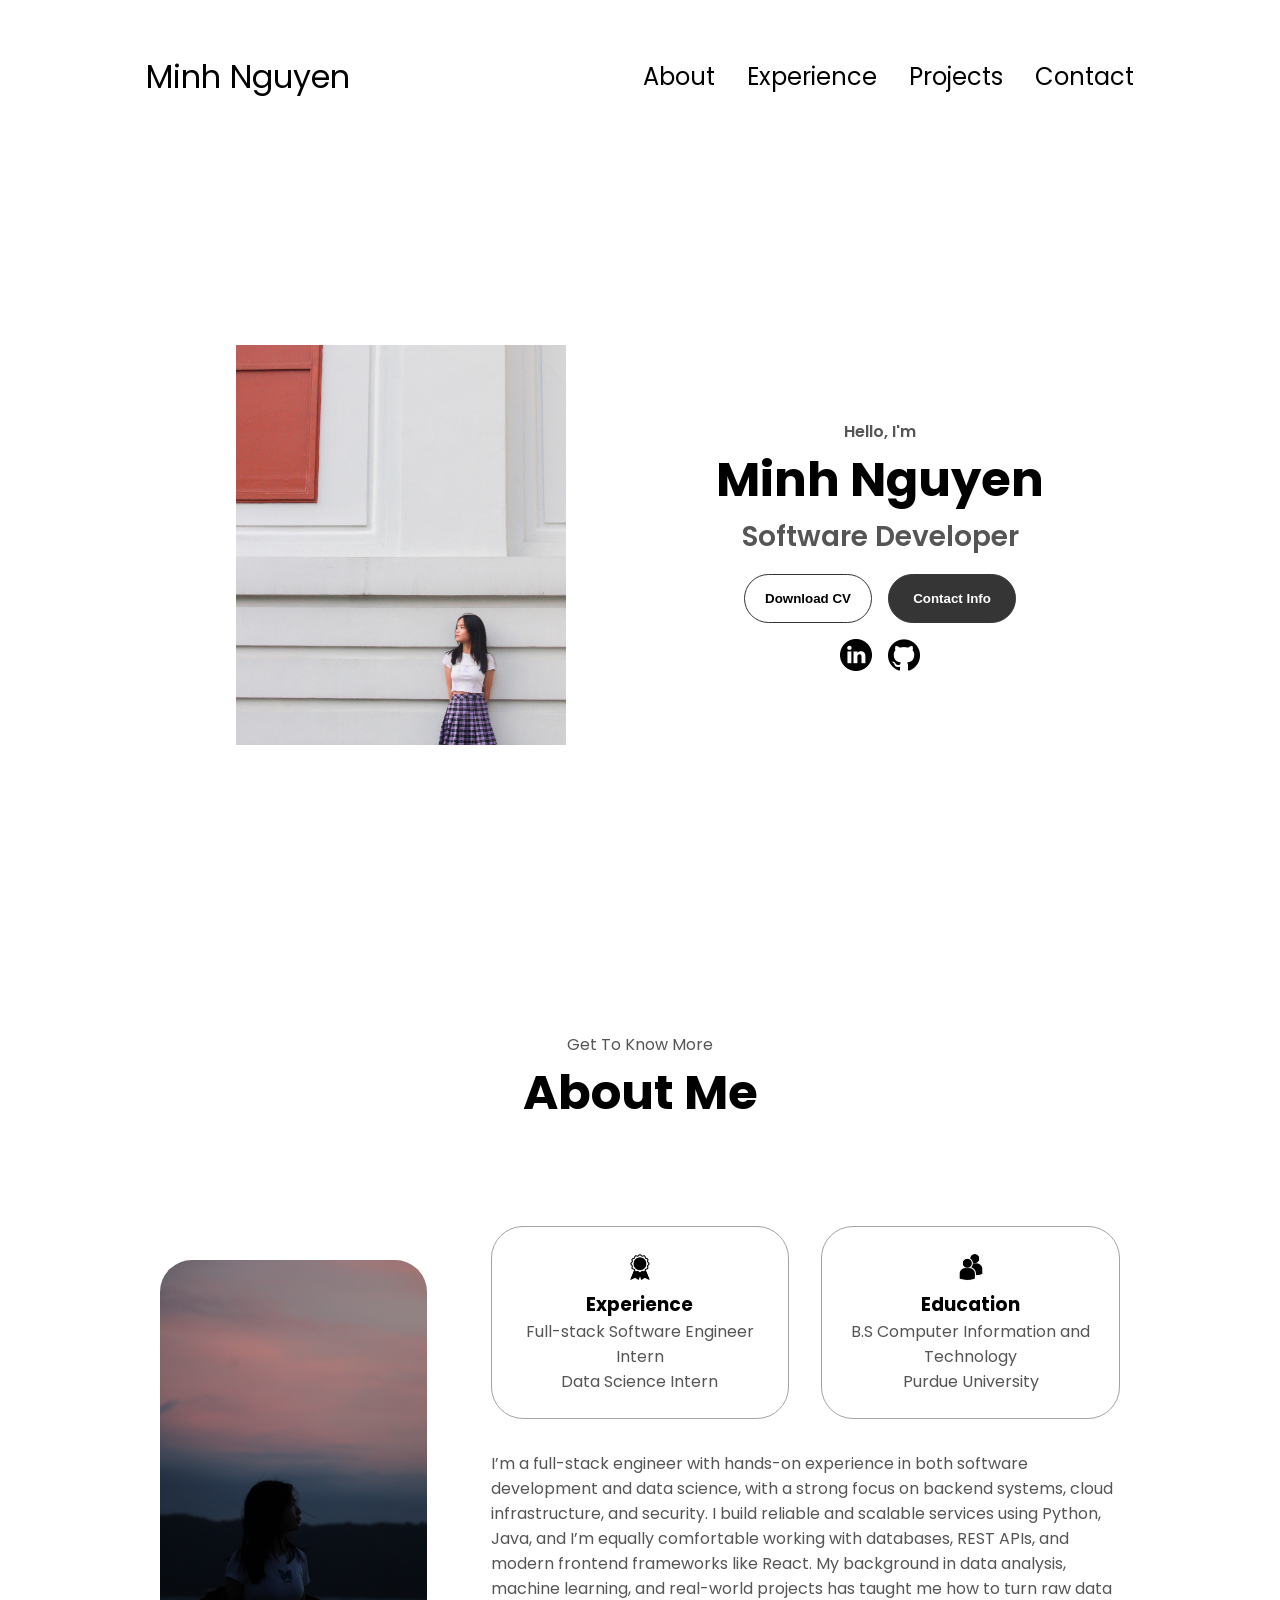
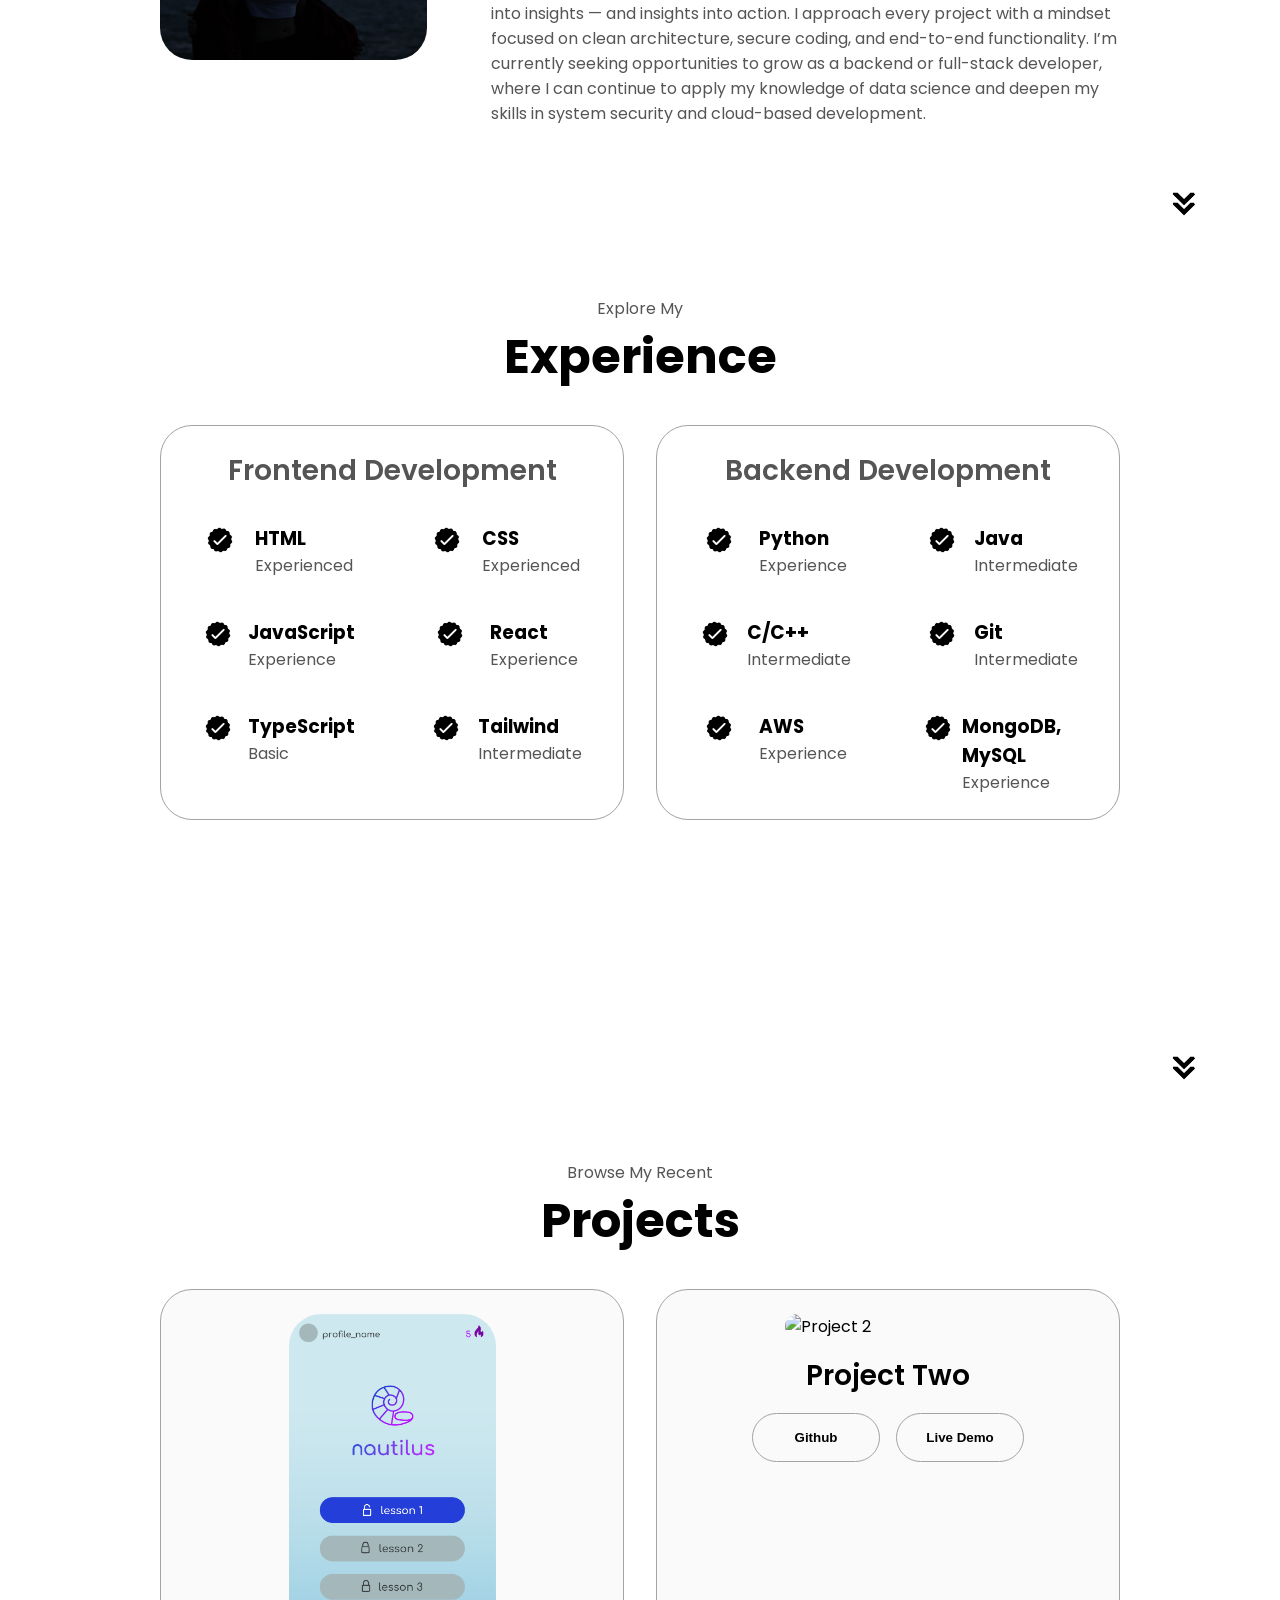
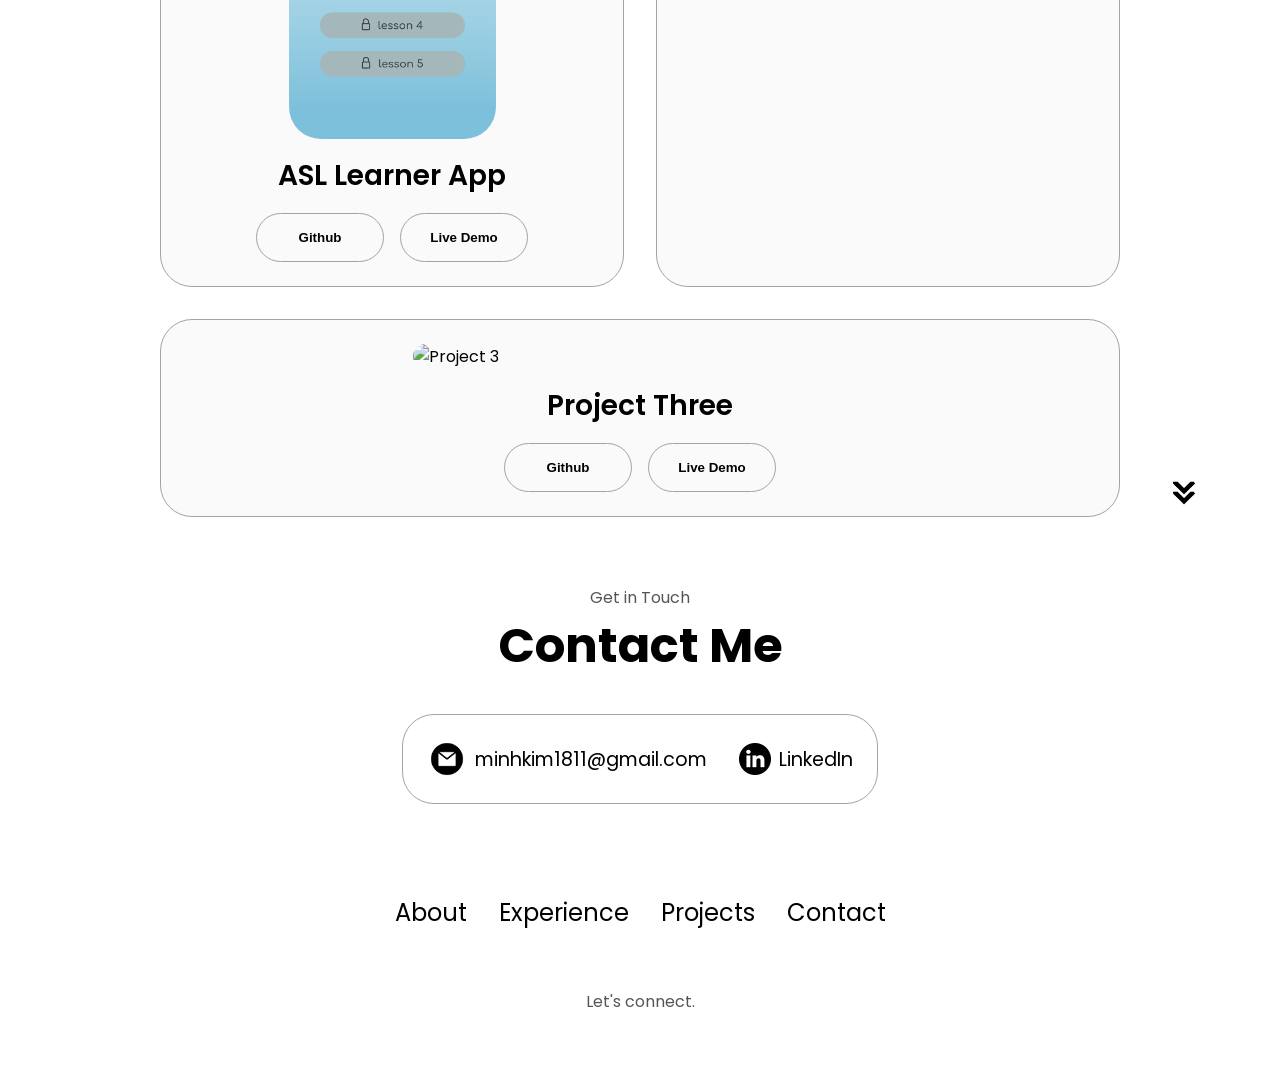
==== portfolio-main/index.html @ 489847bb "Add files via upload" ====
<!DOCTYPE html>
<html lang="en">
  <head>
    <meta charset="UTF-8" />
    <meta http-equiv="X-UA-Compatible" content="IE=edge" />
    <meta name="viewport" content="width=device-width, initial-scale=1.0" />
    <title>My Portfolio</title>
    <link rel="stylesheet" href="style.css" />
    <link rel="stylesheet" href="mediaqueries.css" />
  </head>
  <body>
    <nav id="desktop-nav">
      <div class="logo">Minh Nguyen</div>
      <div>
        <ul class="nav-links">
          <li><a href="#about">About</a></li>
          <li><a href="#experience">Experience</a></li>
          <li><a href="#projects">Projects</a></li>
          <li><a href="#contact">Contact</a></li>
        </ul>
      </div>
    </nav>
    <nav id="hamburger-nav">
      <div class="logo">Minh Nguyen</div>
      <div class="hamburger-menu">
        <div class="hamburger-icon" onclick="toggleMenu()">
          <span></span>
          <span></span>
          <span></span>
        </div>
        <div class="menu-links">
          <li><a href="#about" onclick="toggleMenu()">About</a></li>
          <li><a href="#experience" onclick="toggleMenu()">Experience</a></li>
          <li><a href="#projects" onclick="toggleMenu()">Projects</a></li>
          <li><a href="#contact" onclick="toggleMenu()">Contact</a></li>
        </div>
      </div>
    </nav>
    <section id="profile">
      <div class="section__pic-container">
        <img src="./assets/profile-pic.JPG" alt="Minh Nguyen profile picture" />
      </div>
      <div class="section__text">
        <p class="section__text__p1">Hello, I'm</p>
        <h1 class="title">Minh Nguyen</h1>
        <p class="section__text__p2">Software Developer</p>
        <div class="btn-container">
          <button
            class="btn btn-color-2"
            onclick="window.open('./assets/resume.pdf')"
          >
            Download CV
          </button>
          <button class="btn btn-color-1" onclick="location.href='./#contact'">
            Contact Info
          </button>
        </div>
        <div id="socials-container">
          <img
            src="./assets/linkedin.png"
            alt="My LinkedIn profile"
            class="icon"
            onclick="location.href='https://linkedin.com/'"
          />
          <img
            src="./assets/github.png"
            alt="My Github profile"
            class="icon"
            onclick="location.href='https://github.com/'"
          />
        </div>
      </div>
    </section>
    <section id="about">
      <p class="section__text__p1">Get To Know More</p>
      <h1 class="title">About Me</h1>
      <div class="section-container">
        <div class="section__pic-container">
          <img
            src="./assets/about-pic.JPG"
            alt="Profile picture"
            class="about-pic"
          />
        </div>
        <div class="about-details-container">
          <div class="about-containers">
            <div class="details-container">
              <img
                src="./assets/experience.png"
                alt="Experience icon"
                class="icon"
              />
              <h3>Experience</h3>
              <p>Full-stack Software Engineer Intern <br />Data Science Intern</p>
            </div>
            <div class="details-container">
              <img
                src="./assets/education.png"
                alt="Education icon"
                class="icon"
              />
              <h3>Education</h3>
              <p>B.S Computer Information and Technology<br />Purdue University</p>
            </div>
          </div>
          <div class="text-container">
            <p>
              I’m a full-stack engineer with hands-on experience in both software development and data science, with a strong focus on backend systems, cloud infrastructure, and security. I build reliable and scalable services using Python, Java, and I’m equally comfortable working with databases, REST APIs, and modern frontend frameworks like React.
              My background in data analysis, machine learning, and real-world projects has taught me how to turn raw data into insights — and insights into action. I approach every project with a mindset focused on clean architecture, secure coding, and end-to-end functionality.
              I’m currently seeking opportunities to grow as a backend or full-stack developer, where I can continue to apply my knowledge of data science and deepen my skills in system security and cloud-based development.
            </p>
          </div>
        </div>
      </div>
      <img
        src="./assets/arrow.png"
        alt="Arrow icon"
        class="icon arrow"
        onclick="location.href='./#experience'"
      />
    </section>
    <section id="experience">
      <p class="section__text__p1">Explore My</p>
      <h1 class="title">Experience</h1>
      <div class="experience-details-container">
        <div class="about-containers">
          <div class="details-container">
            <h2 class="experience-sub-title">Frontend Development</h2>
            <div class="article-container">
              <article>
                <img
                  src="./assets/checkmark.png"
                  alt="Experience icon"
                  class="icon"
                />
                <div>
                  <h3>HTML</h3>
                  <p>Experienced</p>
                </div>
              </article>
              <article>
                <img
                  src="./assets/checkmark.png"
                  alt="Experience icon"
                  class="icon"
                />
                <div>
                  <h3>CSS</h3>
                  <p>Experienced</p>
                </div>
              </article>
              <article>
                <img
                  src="./assets/checkmark.png"
                  alt="Experience icon"
                  class="icon"
                />
                <div>
                  <h3>JavaScript</h3>
                  <p>Experience</p>
                </div>
              </article>
              <article>
                <img
                  src="./assets/checkmark.png"
                  alt="Experience icon"
                  class="icon"
                />
                <div>
                  <h3>React</h3>
                  <p>Experience</p>
                </div>
              </article>
              <article>
                <img
                  src="./assets/checkmark.png"
                  alt="Experience icon"
                  class="icon"
                />
                <div>
                  <h3>TypeScript</h3>
                  <p>Basic</p>
                </div>
              </article>
              <article>
                <img
                  src="./assets/checkmark.png"
                  alt="Experience icon"
                  class="icon"
                />
                <div>
                  <h3>Tailwind</h3>
                  <p>Intermediate</p>
                </div>
              </article>
            </div>
          </div>
          <div class="details-container">
            <h2 class="experience-sub-title">Backend Development</h2>
            <div class="article-container">
              <article>
                <img
                  src="./assets/checkmark.png"
                  alt="Experience icon"
                  class="icon"
                />
                <div>
                  <h3>Python</h3>
                  <p>Experience</p>
                </div>
              </article>
              <article>
                <img
                  src="./assets/checkmark.png"
                  alt="Experience icon"
                  class="icon"
                />
                <div>
                  <h3>Java</h3>
                  <p>Intermediate</p>
                </div>
              </article>
              <article>
                <img
                  src="./assets/checkmark.png"
                  alt="Experience icon"
                  class="icon"
                />
                <div>
                  <h3>C/C++</h3>
                  <p>Intermediate</p>
                </div>
              </article>
              <article>
                <img
                  src="./assets/checkmark.png"
                  alt="Experience icon"
                  class="icon"
                />
                <div>
                  <h3>Git</h3>
                  <p>Intermediate</p>
                </div>
              </article>
              <article>
                <img
                  src="./assets/checkmark.png"
                  alt="Experience icon"
                  class="icon"
                />
                <div>
                  <h3>AWS</h3>
                  <p>Experience</p>
                </div>
              </article>
              <article>
                <img
                  src="./assets/checkmark.png"
                  alt="Experience icon"
                  class="icon"
                />
                <div>
                  <h3>MongoDB, MySQL</h3>
                  <p>Experience</p>
                </div>
              </article>
            </div>
          </div>
        </div>
      </div>
      <img
        src="./assets/arrow.png"
        alt="Arrow icon"
        class="icon arrow"
        onclick="location.href='./#projects'"
      />
    </section>
    <section id="projects">
      <p class="section__text__p1">Browse My Recent</p>
      <h1 class="title">Projects</h1>
      <div class="experience-details-container">
        <div class="about-containers">
          <div class="details-container color-container">
            <div class="article-container">
              <img
                src="./assets/project-1.png"
                alt="Project 1"
                class="project-img"
              />
            </div>
            <h2 class="experience-sub-title project-title">ASL Learner App</h2>
            <div class="btn-container">
              <button
                class="btn btn-color-2 project-btn"
                onclick="location.href='https://github.com/bmanwell15/asl-learner'"
              >
                Github
              </button>
              <button
                class="btn btn-color-2 project-btn"
                onclick="location.href='https://github.com/'"
              >
                Live Demo
              </button>
            </div>
          </div>
          <div class="details-container color-container">
            <div class="article-container">
              <img
                src="./assets/project-2.png"
                alt="Project 2"
                class="project-img"
              />
            </div>
            <h2 class="experience-sub-title project-title">Project Two</h2>
            <div class="btn-container">
              <button
                class="btn btn-color-2 project-btn"
                onclick="location.href='https://github.com/'"
              >
                Github
              </button>
              <button
                class="btn btn-color-2 project-btn"
                onclick="location.href='https://github.com/'"
              >
                Live Demo
              </button>
            </div>
          </div>
          <div class="details-container color-container">
            <div class="article-container">
              <img
                src="./assets/project-3.png"
                alt="Project 3"
                class="project-img"
              />
            </div>
            <h2 class="experience-sub-title project-title">Project Three</h2>
            <div class="btn-container">
              <button
                class="btn btn-color-2 project-btn"
                onclick="location.href='https://github.com/'"
              >
                Github
              </button>
              <button
                class="btn btn-color-2 project-btn"
                onclick="location.href='https://github.com/'"
              >
                Live Demo
              </button>
            </div>
          </div>
        </div>
      </div>
      <img
        src="./assets/arrow.png"
        alt="Arrow icon"
        class="icon arrow"
        onclick="location.href='./#contact'"
      />
    </section>
    <section id="contact">
      <p class="section__text__p1">Get in Touch</p>
      <h1 class="title">Contact Me</h1>
      <div class="contact-info-upper-container">
        <div class="contact-info-container">
          <img
            src="./assets/email.png"
            alt="Email icon"
            class="icon contact-icon email-icon"
          />
          <p><a href="mailto:examplemail@gmail.com">minhkim1811@gmail.com</a></p>
        </div>
        <div class="contact-info-container">
          <img
            src="./assets/linkedin.png"
            alt="LinkedIn icon"
            class="icon contact-icon"
          />
          <p><a href="https://www.linkedin.com">LinkedIn</a></p>
        </div>
      </div>
    </section>
    <footer>
      <nav>
        <div class="nav-links-container">
          <ul class="nav-links">
            <li><a href="#about">About</a></li>
            <li><a href="#experience">Experience</a></li>
            <li><a href="#projects">Projects</a></li>
            <li><a href="#contact">Contact</a></li>
          </ul>
        </div>
      </nav>
      <p>Let's connect.</p>
    </footer>
    <script src="script.js"></script>
  </body>
</html>
---- portfolio-main/style.css ----
/* GENERAL */

@import url("https://fonts.googleapis.com/css2?family=Poppins:wght@300;400;500;600&display=swap");

* {
  margin: 0;
  padding: 0;
}

body {
  font-family: "Poppins", sans-serif;
}

html {
  scroll-behavior: smooth;
}

p {
  color: rgb(85, 85, 85);
}

/* TRANSITION */

a,
.btn {
  transition: all 300ms ease;
}

/* DESKTOP NAV */

nav,
.nav-links {
  display: flex;
}

nav {
  justify-content: space-around;
  align-items: center;
  height: 17vh;
}

.nav-links {
  gap: 2rem;
  list-style: none;
  font-size: 1.5rem;
}

a {
  color: black;
  text-decoration: none;
  text-decoration-color: white;
}

a:hover {
  color: grey;
  text-decoration: underline;
  text-underline-offset: 1rem;
  text-decoration-color: rgb(181, 181, 181);
}

.logo {
  font-size: 2rem;
}

.logo:hover {
  cursor: default;
}

/* HAMBURGER MENU */

#hamburger-nav {
  display: none;
}

.hamburger-menu {
  position: relative;
  display: inline-block;
}

.hamburger-icon {
  display: flex;
  flex-direction: column;
  justify-content: space-between;
  height: 24px;
  width: 30px;
  cursor: pointer;
}

.hamburger-icon span {
  width: 100%;
  height: 2px;
  background-color: black;
  transition: all 0.3 ease-in-out;
}

.menu-links {
  position: absolute;
  top: 100%;
  right: 0;
  background-color: white;
  width: fit-content;
  max-height: 0;
  overflow: hidden;
  transition: all 0.3 ease-in-out;
}

.menu-links a {
  display: block;
  padding: 10px;
  text-align: center;
  font-size: 1.5rem;
  color: black;
  text-decoration: none;
  transition: all 0.3 ease-in-out;
}

.menu-links li {
  list-style: none;
}

.menu-links.open {
  max-height: 300px;
}

.hamburger-icon.open span:first-child {
  transform: rotate(45deg) translate(10px, 5px);
}

.hamburger-icon.open span:nth-child(2) {
  opacity: 0;
}

.hamburger-icon.open span:last-child {
  transform: rotate(-45deg) translate(10px, -5px);
}

.hamburger-icon span:first-child {
  transform: none;
}

.hamburger-icon span:first-child {
  opacity: 1;
}

.hamburger-icon span:first-child {
  transform: none;
}

/* SECTIONS */

section {
  padding-top: 4vh;
  height: 96vh;
  margin: 0 10rem;
  box-sizing: border-box;
  min-height: fit-content;
}

.section-container {
  display: flex;
}

/* PROFILE SECTION */

#profile {
  display: flex;
  justify-content: center;
  gap: 5rem;
  height: 80vh;
}

.section__pic-container {
  display: flex;
  height: 400px;
  width: 400px;
  margin: auto 0;
}

.section__text {
  align-self: center;
  text-align: center;
}

.section__text p {
  font-weight: 600;
}

.section__text__p1 {
  text-align: center;
}

.section__text__p2 {
  font-size: 1.75rem;
  margin-bottom: 1rem;
}

.title {
  font-size: 3rem;
  text-align: center;
}

#socials-container {
  display: flex;
  justify-content: center;
  margin-top: 1rem;
  gap: 1rem;
}

/* ICONS */

.icon {
  cursor: pointer;
  height: 2rem;
}

/* BUTTONS */

.btn-container {
  display: flex;
  justify-content: center;
  gap: 1rem;
}

.btn {
  font-weight: 600;
  transition: all 300ms ease;
  padding: 1rem;
  width: 8rem;
  border-radius: 2rem;
}

.btn-color-1,
.btn-color-2 {
  border: rgb(53, 53, 53) 0.1rem solid;
}

.btn-color-1:hover,
.btn-color-2:hover {
  cursor: pointer;
}

.btn-color-1,
.btn-color-2:hover {
  background: rgb(53, 53, 53);
  color: white;
}

.btn-color-1:hover {
  background: rgb(0, 0, 0);
}

.btn-color-2 {
  background: none;
}

.btn-color-2:hover {
  border: rgb(255, 255, 255) 0.1rem solid;
}

.btn-container {
  gap: 1rem;
}

/* ABOUT SECTION */

#about {
  position: relative;
}

.about-containers {
  gap: 2rem;
  margin-bottom: 2rem;
  margin-top: 2rem;
}

.about-details-container {
  justify-content: center;
  flex-direction: column;
}

.about-containers,
.about-details-container {
  display: flex;
}

.about-pic {
  border-radius: 2rem;
}

.arrow {
  position: absolute;
  right: -5rem;
  bottom: 2.5rem;
}

.details-container {
  padding: 1.5rem;
  flex: 1;
  background: white;
  border-radius: 2rem;
  border: rgb(53, 53, 53) 0.1rem solid;
  border-color: rgb(163, 163, 163);
  text-align: center;
}

.section-container {
  gap: 4rem;
  height: 80%;
}

.section__pic-container {
  height: 400px;
  width: 400px;
  margin: auto 0;
}

/* EXPERIENCE SECTION */

#experience {
  position: relative;
}

.experience-sub-title {
  color: rgb(85, 85, 85);
  font-weight: 600;
  font-size: 1.75rem;
  margin-bottom: 2rem;
}

.experience-details-container {
  display: flex;
  justify-content: center;
  flex-direction: column;
}

.article-container {
  display: flex;
  text-align: initial;
  flex-wrap: wrap;
  flex-direction: row;
  gap: 2.5rem;
  justify-content: space-around;
}

article {
  display: flex;
  width: 10rem;
  justify-content: space-around;
  gap: 0.5rem;
}

article .icon {
  cursor: default;
}

/* PROJECTS SECTION */

#projects {
  position: relative;
}

.color-container {
  border-color: rgb(163, 163, 163);
  background: rgb(250, 250, 250);
}

.project-img {
  border-radius: 2rem;
  width: 50%;
  height: 50%;
}

.project-title {
  margin: 1rem;
  color: black;
}

.project-btn {
  color: black;
  border-color: rgb(163, 163, 163);
}

/* CONTACT */

#contact {
  display: flex;
  justify-content: center;
  flex-direction: column;
  height: 70vh;
}

.contact-info-upper-container {
  display: flex;
  justify-content: center;
  border-radius: 2rem;
  border: rgb(53, 53, 53) 0.1rem solid;
  border-color: rgb(163, 163, 163);
  background: (250, 250, 250);
  margin: 2rem auto;
  padding: 0.5rem;
}

.contact-info-container {
  display: flex;
  align-items: center;
  justify-content: center;
  gap: 0.5rem;
  margin: 1rem;
}

.contact-info-container p {
  font-size: larger;
}

.contact-icon {
  cursor: default;
}

.email-icon {
  height: 2.5rem;
}

/* FOOTER SECTION */

footer {
  height: 26vh;
  margin: 0 1rem;
}

footer p {
  text-align: center;
}
---- portfolio-main/mediaqueries.css ----
@media screen and (max-width: 1400px) {
  #profile {
    height: 83vh;
    margin-bottom: 6rem;
  }
  .about-containers {
    flex-wrap: wrap;
  }
  #contact,
  #projects {
    height: fit-content;
  }
}

@media screen and (max-width: 1200px) {
  #desktop-nav {
    display: none;
  }
  #hamburger-nav {
    display: flex;
  }
  #experience,
  .experience-details-container {
    margin-top: 2rem;
  }
  #profile,
  .section-container {
    display: block;
  }
  .arrow {
    display: none;
  }
  section,
  .section-container {
    height: fit-content;
  }
  section {
    margin: 0 5%;
  }
  .section__pic-container {
    width: 275px;
    height: 275px;
    margin: 0 auto 2rem;
  }
  .about-containers {
    margin-top: 0;
  }
}

@media screen and (max-width: 600px) {
  #contact,
  footer {
    height: 40vh;
  }
  #profile {
    height: 83vh;
    margin-bottom: 0;
  }
  article {
    font-size: 1rem;
  }
  footer nav {
    height: fit-content;
    margin-bottom: 2rem;
  }
  .about-containers,
  .contact-info-upper-container,
  .btn-container {
    flex-wrap: wrap;
  }
  .contact-info-container {
    margin: 0;
  }
  .contact-info-container p,
  .nav-links li a {
    font-size: 1rem;
  }
  .experience-sub-title {
    font-size: 1.25rem;
  }
  .logo {
    font-size: 1.5rem;
  }
  .nav-links {
    flex-direction: column;
    gap: 0.5rem;
    text-align: center;
  }
  .section__pic-container {
    width: auto;
    height: 46vw;
    justify-content: center;
  }
  .section__text__p2 {
    font-size: 1.25rem;
  }
  .title {
    font-size: 2rem;
  }
  .text-container {
    text-align: justify;
  }
}
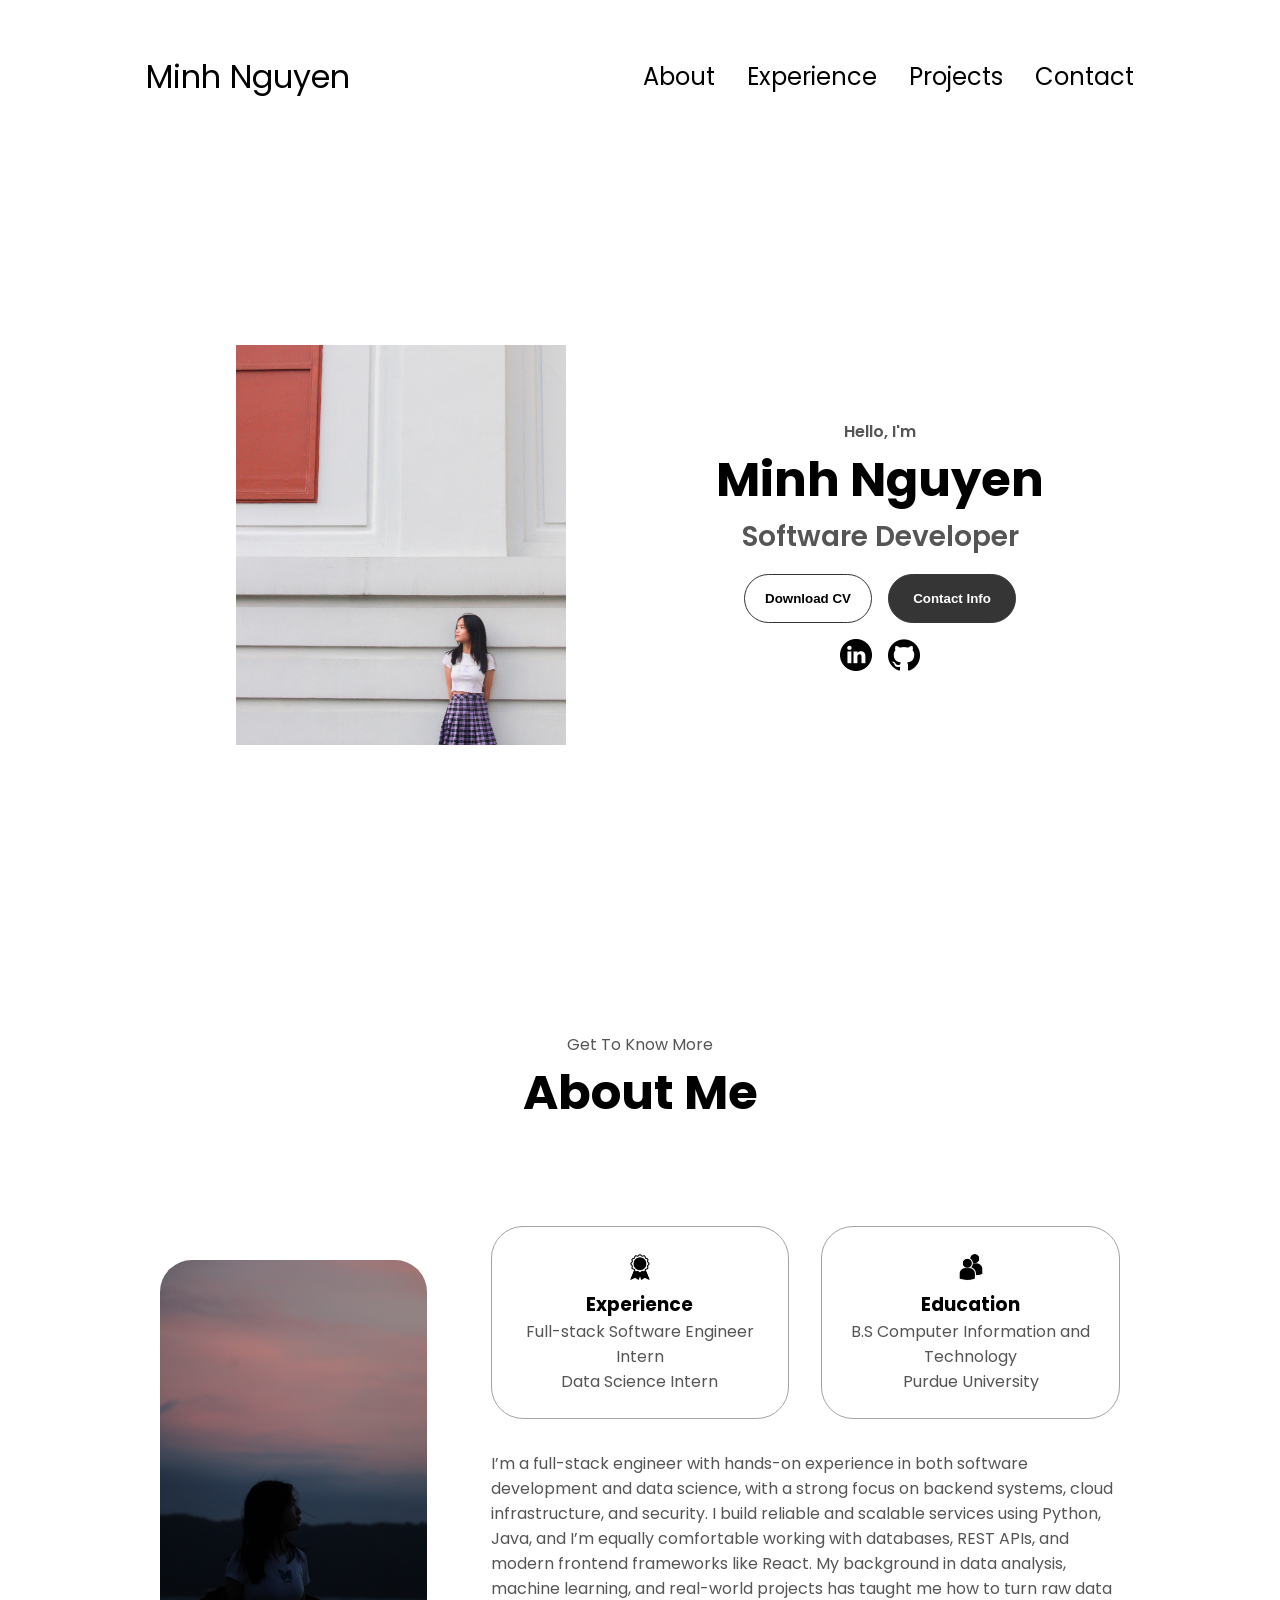
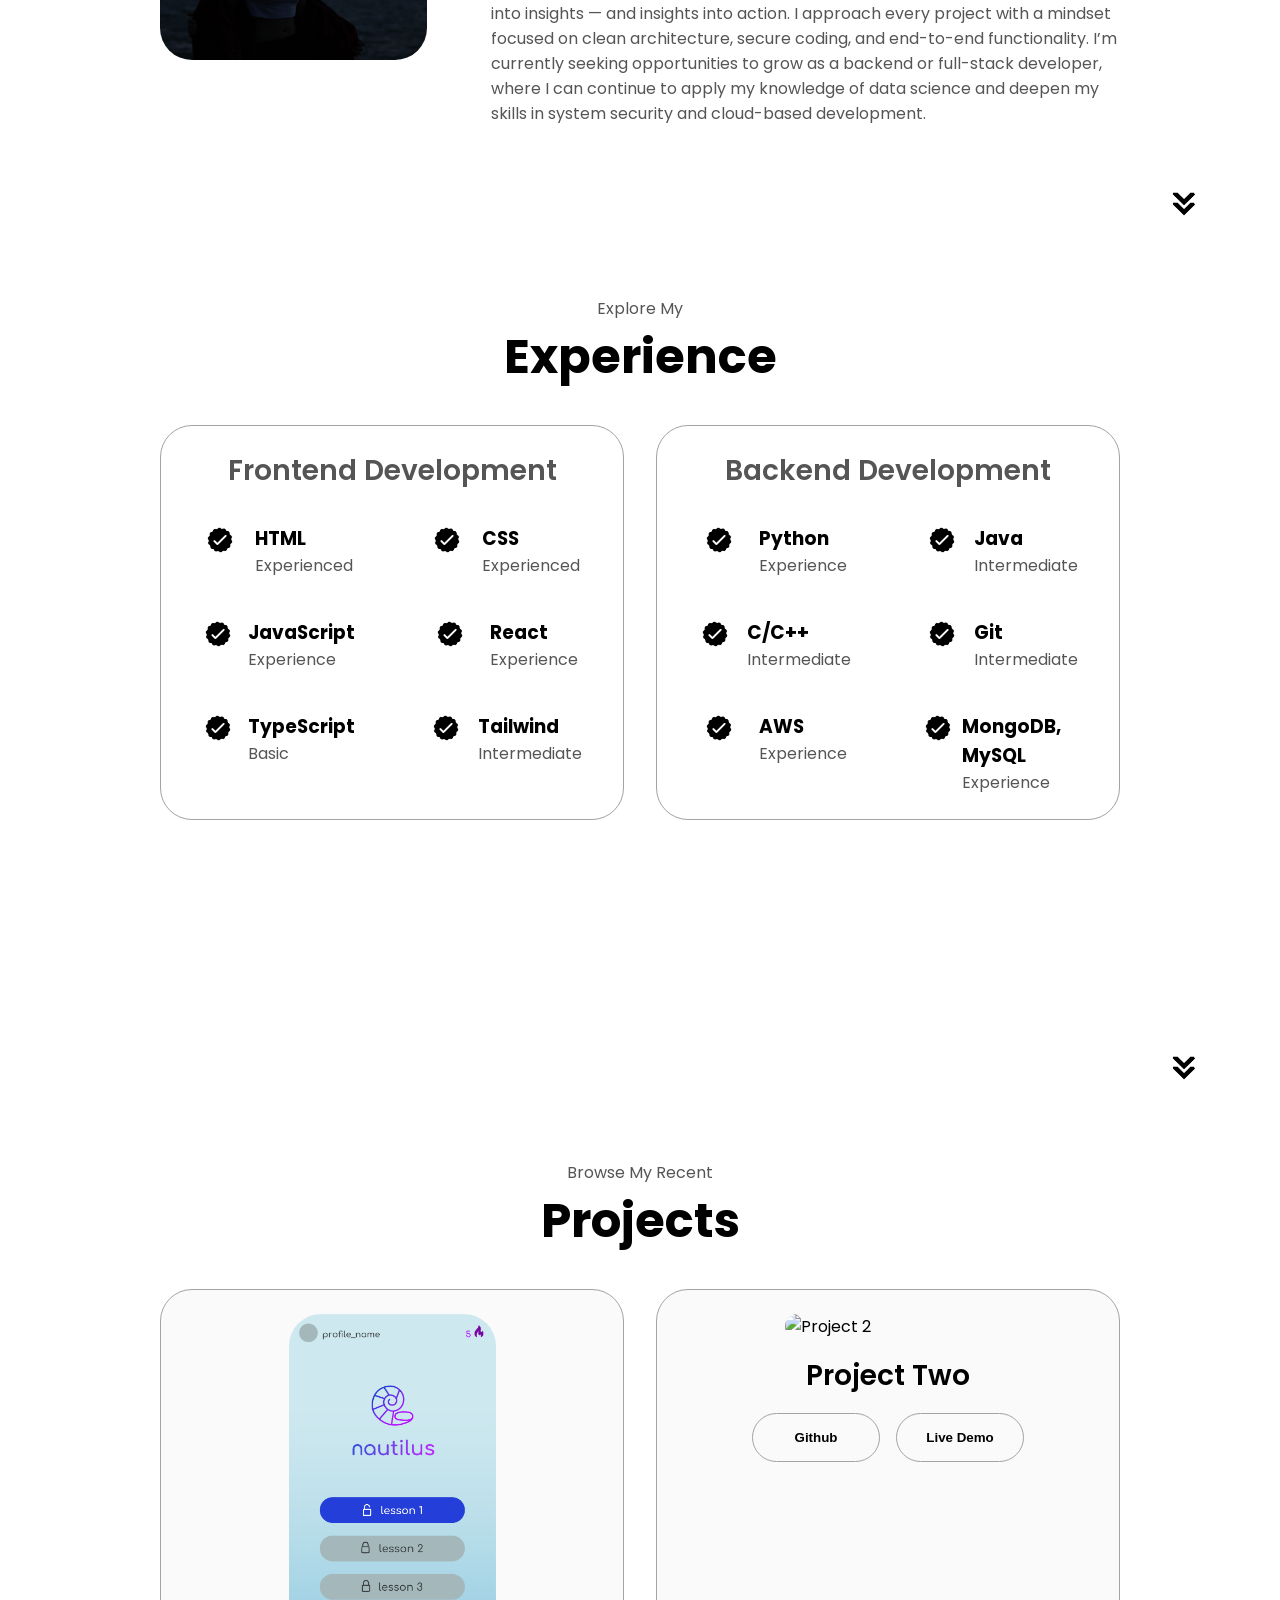
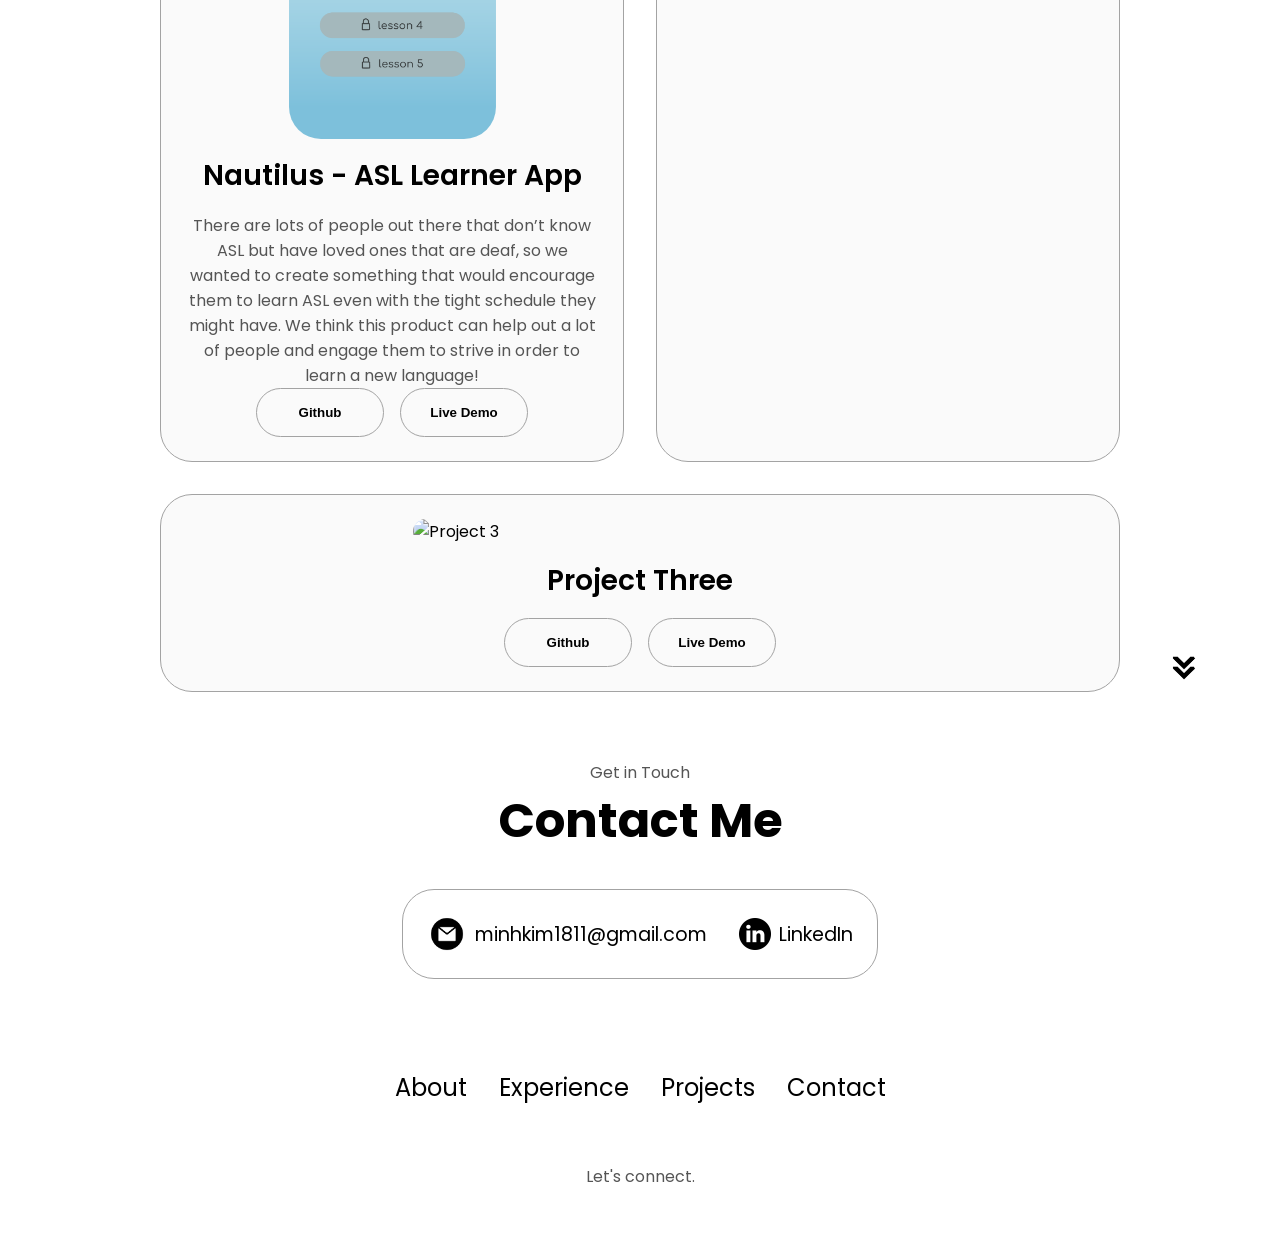
==== commit 22d8a972: "Update index.html" ====
--- a/portfolio-main/index.html
+++ b/portfolio-main/index.html
@@ -51,7 +51,7 @@
           >
             Download CV
           </button>
-          <button class="btn btn-color-1" onclick="location.href='./#contact'">
+          <button class="btn btn-color-1" onclick="location.href='#contact'">
             Contact Info
           </button>
         </div>
@@ -60,13 +60,13 @@
             src="./assets/linkedin.png"
             alt="My LinkedIn profile"
             class="icon"
-            onclick="location.href='https://linkedin.com/'"
+            onclick="location.href='https://www.linkedin.com/in/minh-nguyen01/'"
           />
           <img
             src="./assets/github.png"
             alt="My Github profile"
             class="icon"
-            onclick="location.href='https://github.com/'"
+            onclick="location.href='https://github.com/minhnguyen18'"
           />
         </div>
       </div>
@@ -288,7 +288,8 @@
                 class="project-img"
               />
             </div>
-            <h2 class="experience-sub-title project-title">ASL Learner App</h2>
+            <h2 class="experience-sub-title project-title">Nautilus - ASL Learner App</h2>
+            <p>There are lots of people out there that don’t know ASL but have loved ones that are deaf, so we wanted to create something that would encourage them to learn ASL even with the tight schedule they might have. We think this product can help out a lot of people and engage them to strive in order to learn a new language!</p>
             <div class="btn-container">
               <button
                 class="btn btn-color-2 project-btn"
@@ -379,7 +380,7 @@
             alt="LinkedIn icon"
             class="icon contact-icon"
           />
-          <p><a href="https://www.linkedin.com">LinkedIn</a></p>
+          <p><a href="https://www.linkedin.com/in/minh-nguyen01/">LinkedIn</a></p>
         </div>
       </div>
     </section>
@@ -399,3 +400,4 @@
     <script src="script.js"></script>
   </body>
 </html>
+
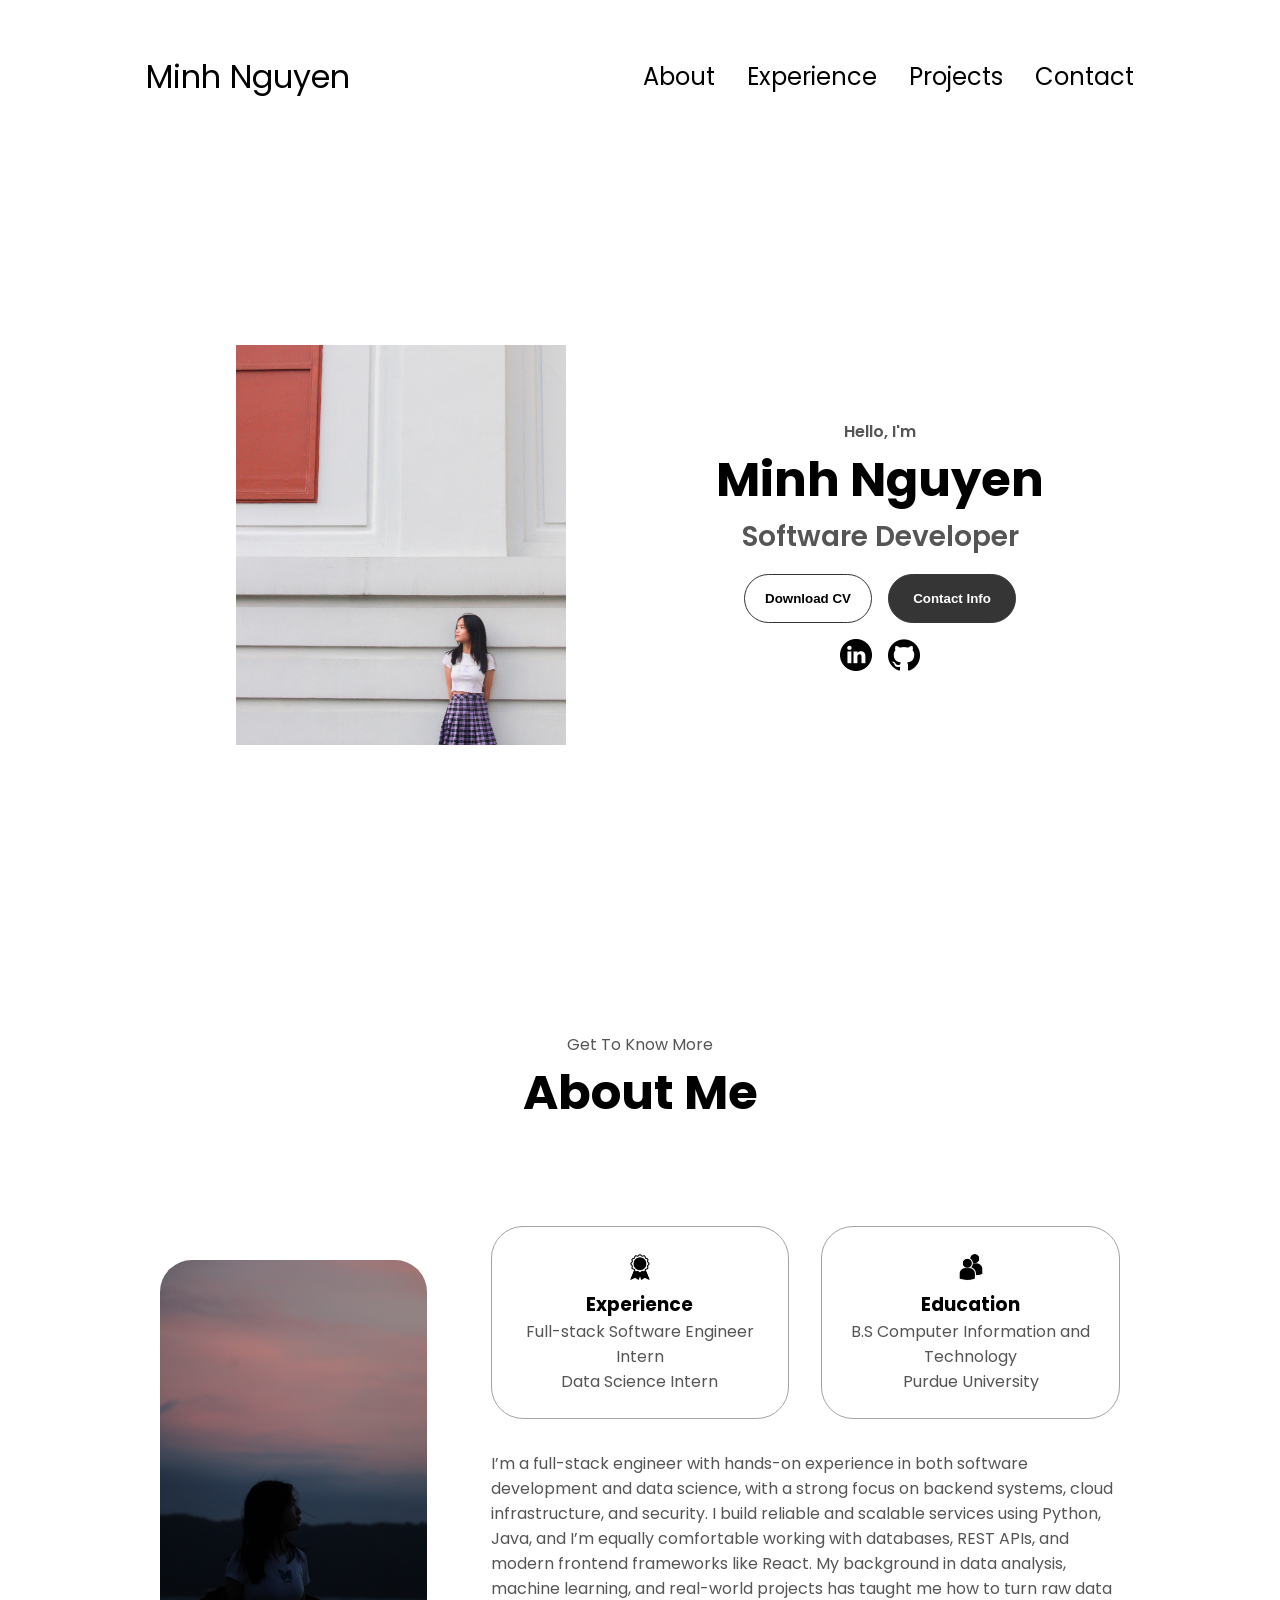
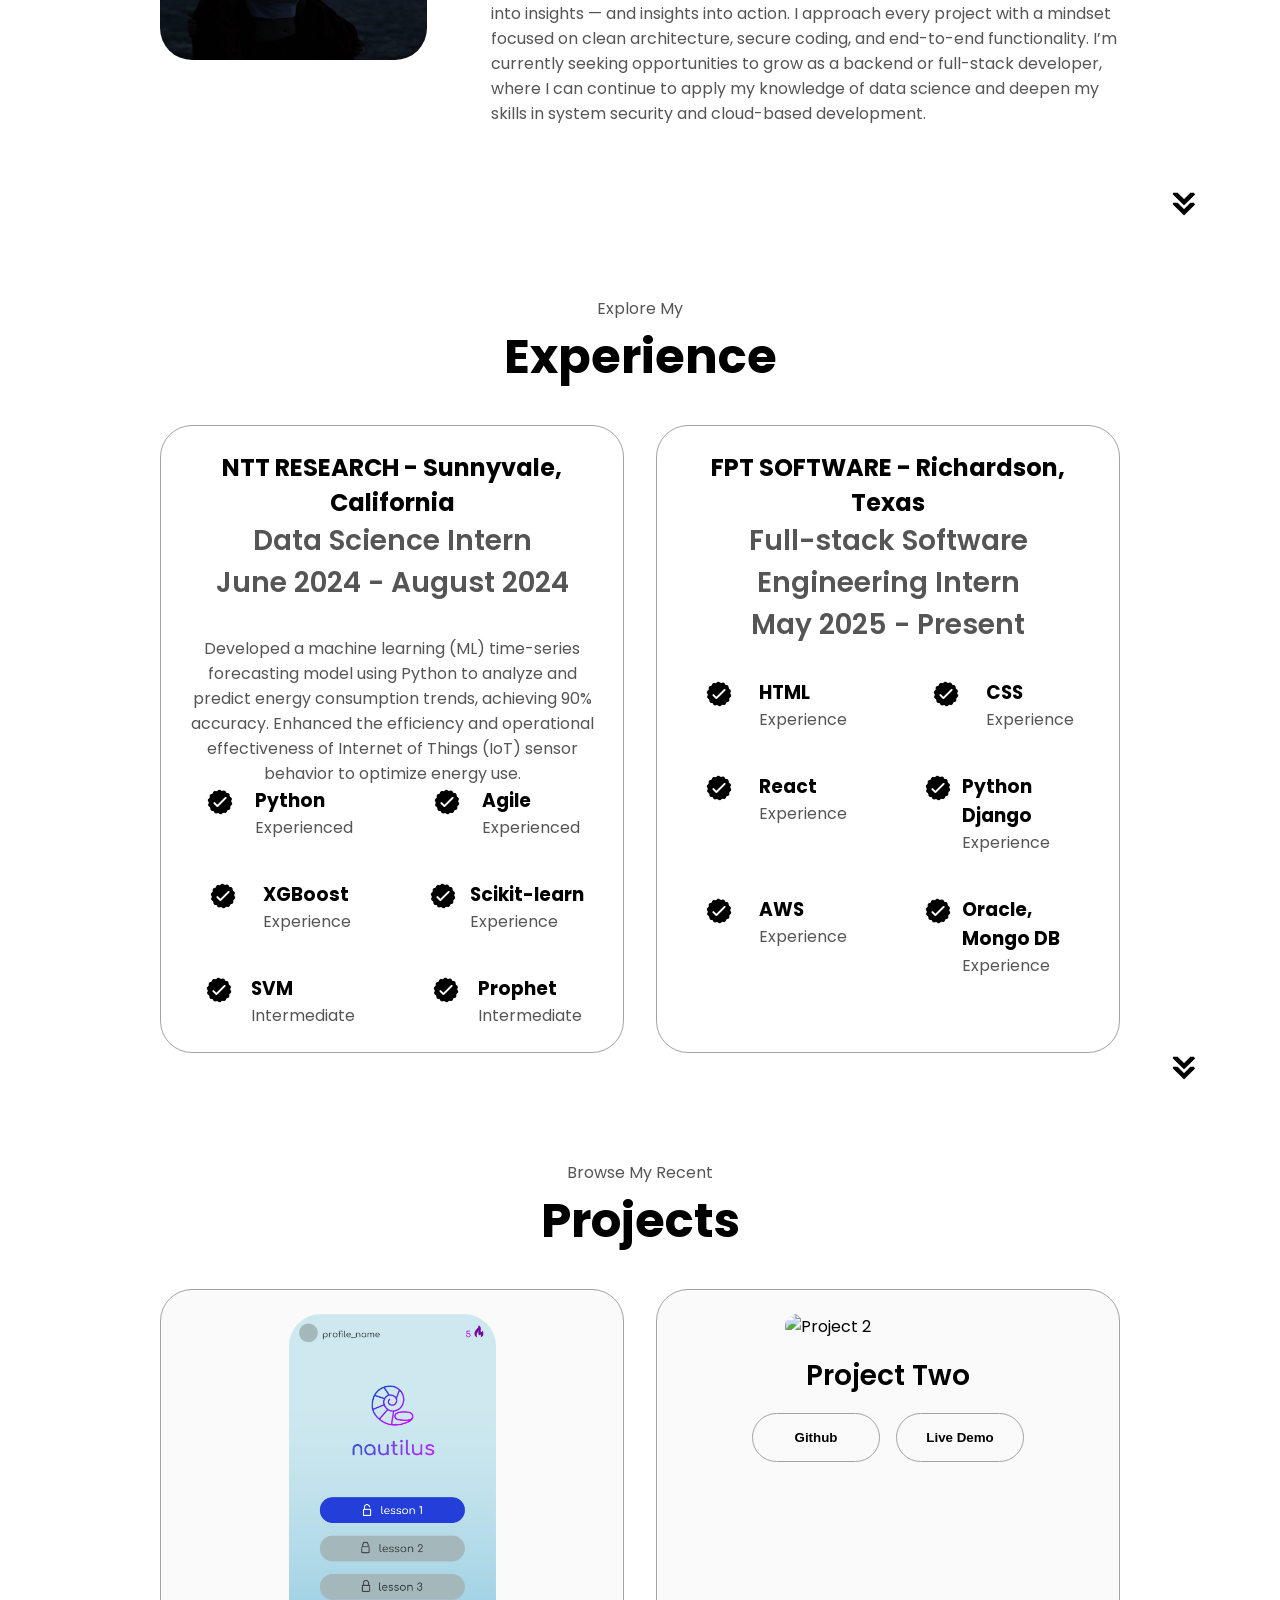
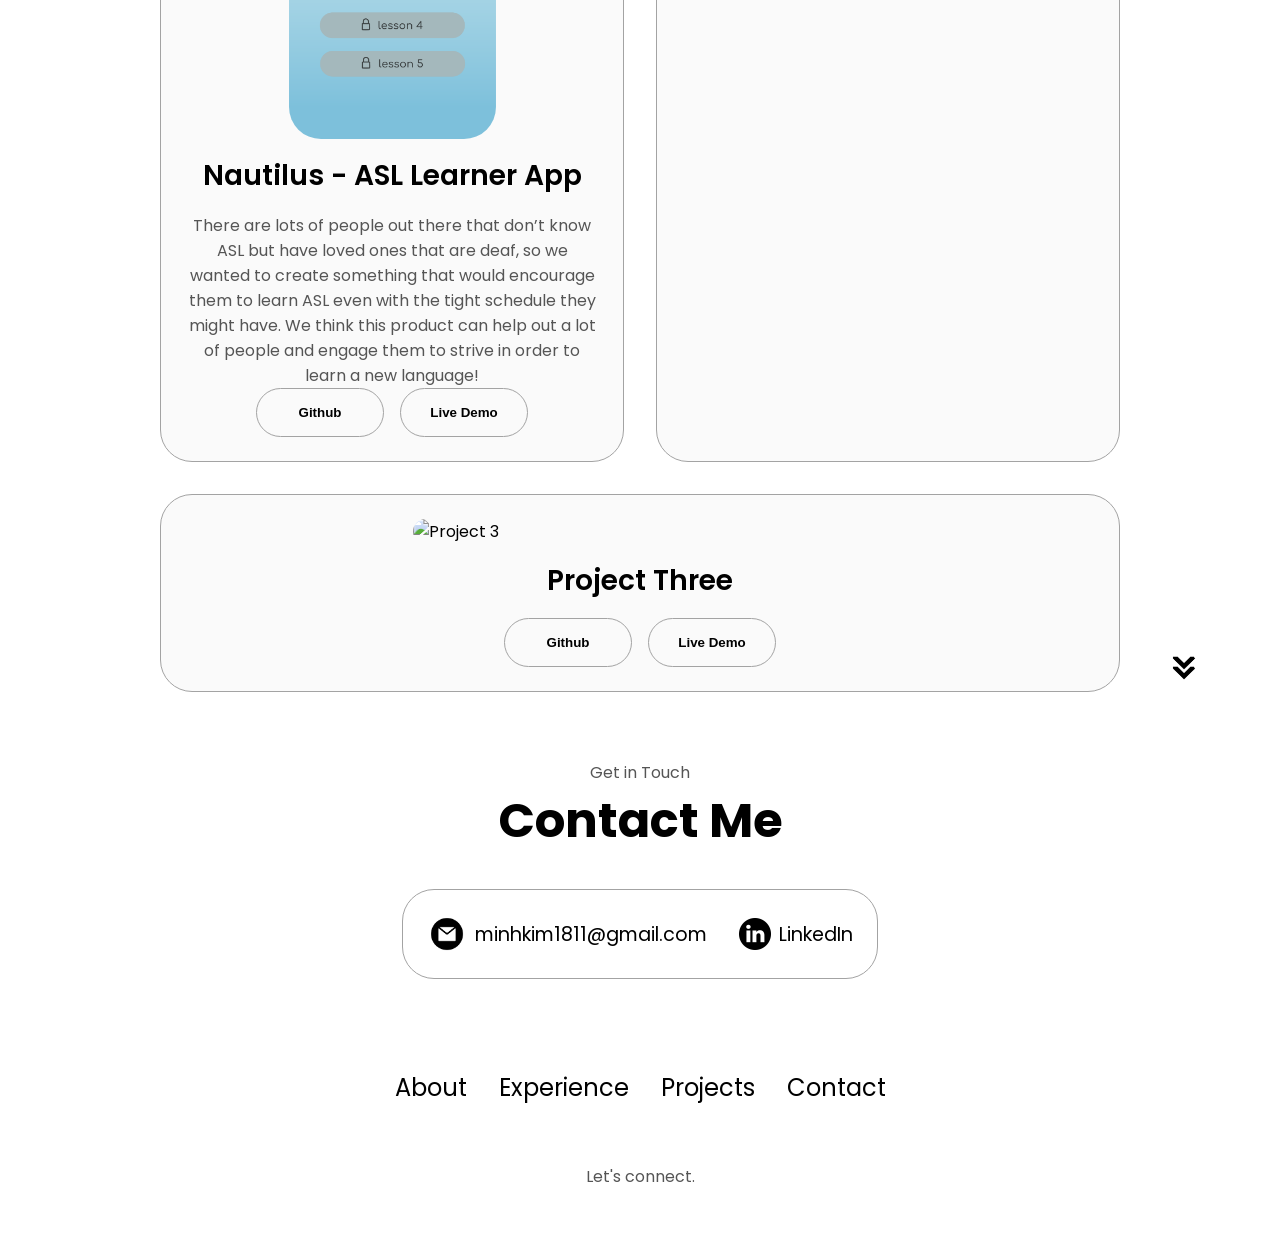
==== commit 55f5dd89: "Add experiences" ====
--- a/portfolio-main/index.html
+++ b/portfolio-main/index.html
@@ -125,7 +125,13 @@
       <div class="experience-details-container">
         <div class="about-containers">
           <div class="details-container">
-            <h2 class="experience-sub-title">Frontend Development</h2>
+            <h2>NTT RESEARCH - Sunnyvale, California</h2>
+              <p class="experience-sub-title">Data Science Intern<br/>June 2024 - August 2024</p>
+                <div class="text-container">
+                  <p>Developed a machine learning (ML) time-series forecasting model using Python to analyze and predict energy consumption trends, achieving
+                  90% accuracy. Enhanced the efficiency and operational effectiveness of Internet of Things (IoT) sensor behavior to optimize energy use.
+                  </p>
+                </div>
             <div class="article-container">
               <article>
                 <img
@@ -134,8 +140,84 @@
                   class="icon"
                 />
                 <div>
+                  <h3>Python</h3>
+                  <p>Experienced</p>
+                </div>
+              </article>
+              <article>
+                <img
+                  src="./assets/checkmark.png"
+                  alt="Experience icon"
+                  class="icon"
+                />
+                <div>
+                  <h3>Agile</h3>
+                  <p>Experienced</p>
+                </div>
+              </article>
+              <article>
+                <img
+                  src="./assets/checkmark.png"
+                  alt="Experience icon"
+                  class="icon"
+                />
+                <div>
+                  <h3>XGBoost</h3>
+                  <p>Experience</p>
+                </div>
+              </article>
+              <article>
+                <img
+                  src="./assets/checkmark.png"
+                  alt="Experience icon"
+                  class="icon"
+                />
+                <div>
+                  <h3>Scikit-learn</h3>
+                  <p>Experience</p>
+                </div>
+              </article>
+              <article>
+                <img
+                  src="./assets/checkmark.png"
+                  alt="Experience icon"
+                  class="icon"
+                />
+                <div>
+                  <h3>SVM</h3>
+                  <p>Intermediate</p>
+                </div>
+              </article>
+              <article>
+                <img
+                  src="./assets/checkmark.png"
+                  alt="Experience icon"
+                  class="icon"
+                />
+                <div>
+                  <h3>Prophet</h3>
+                  <p>Intermediate</p>
+                </div>
+              </article>
+            </div>
+          </div>
+          <div class="details-container">
+            <h2>FPT SOFTWARE - Richardson, Texas</h2>
+              <p class="experience-sub-title">Full-stack Software Engineering Intern<br/>May 2025 - Present</p>
+                <div class="text-container">
+                  <p>
+                  </p>
+                </div>
+            <div class="article-container">
+              <article>
+                <img
+                  src="./assets/checkmark.png"
+                  alt="Experience icon"
+                  class="icon"
+                />
+                <div>
                   <h3>HTML</h3>
-                  <p>Experienced</p>
+                  <p>Experience</p>
                 </div>
               </article>
               <article>
@@ -146,17 +228,6 @@
                 />
                 <div>
                   <h3>CSS</h3>
-                  <p>Experienced</p>
-                </div>
-              </article>
-              <article>
-                <img
-                  src="./assets/checkmark.png"
-                  alt="Experience icon"
-                  class="icon"
-                />
-                <div>
-                  <h3>JavaScript</h3>
                   <p>Experience</p>
                 </div>
               </article>
@@ -178,68 +249,8 @@
                   class="icon"
                 />
                 <div>
-                  <h3>TypeScript</h3>
-                  <p>Basic</p>
-                </div>
-              </article>
-              <article>
-                <img
-                  src="./assets/checkmark.png"
-                  alt="Experience icon"
-                  class="icon"
-                />
-                <div>
-                  <h3>Tailwind</h3>
-                  <p>Intermediate</p>
-                </div>
-              </article>
-            </div>
-          </div>
-          <div class="details-container">
-            <h2 class="experience-sub-title">Backend Development</h2>
-            <div class="article-container">
-              <article>
-                <img
-                  src="./assets/checkmark.png"
-                  alt="Experience icon"
-                  class="icon"
-                />
-                <div>
-                  <h3>Python</h3>
-                  <p>Experience</p>
-                </div>
-              </article>
-              <article>
-                <img
-                  src="./assets/checkmark.png"
-                  alt="Experience icon"
-                  class="icon"
-                />
-                <div>
-                  <h3>Java</h3>
-                  <p>Intermediate</p>
-                </div>
-              </article>
-              <article>
-                <img
-                  src="./assets/checkmark.png"
-                  alt="Experience icon"
-                  class="icon"
-                />
-                <div>
-                  <h3>C/C++</h3>
-                  <p>Intermediate</p>
-                </div>
-              </article>
-              <article>
-                <img
-                  src="./assets/checkmark.png"
-                  alt="Experience icon"
-                  class="icon"
-                />
-                <div>
-                  <h3>Git</h3>
-                  <p>Intermediate</p>
+                  <h3>Python Django</h3>
+                  <p>Experience</p>
                 </div>
               </article>
               <article>
@@ -260,7 +271,7 @@
                   class="icon"
                 />
                 <div>
-                  <h3>MongoDB, MySQL</h3>
+                  <h3>Oracle, Mongo DB</h3>
                   <p>Experience</p>
                 </div>
               </article>
@@ -401,3 +412,4 @@
   </body>
 </html>
 
+
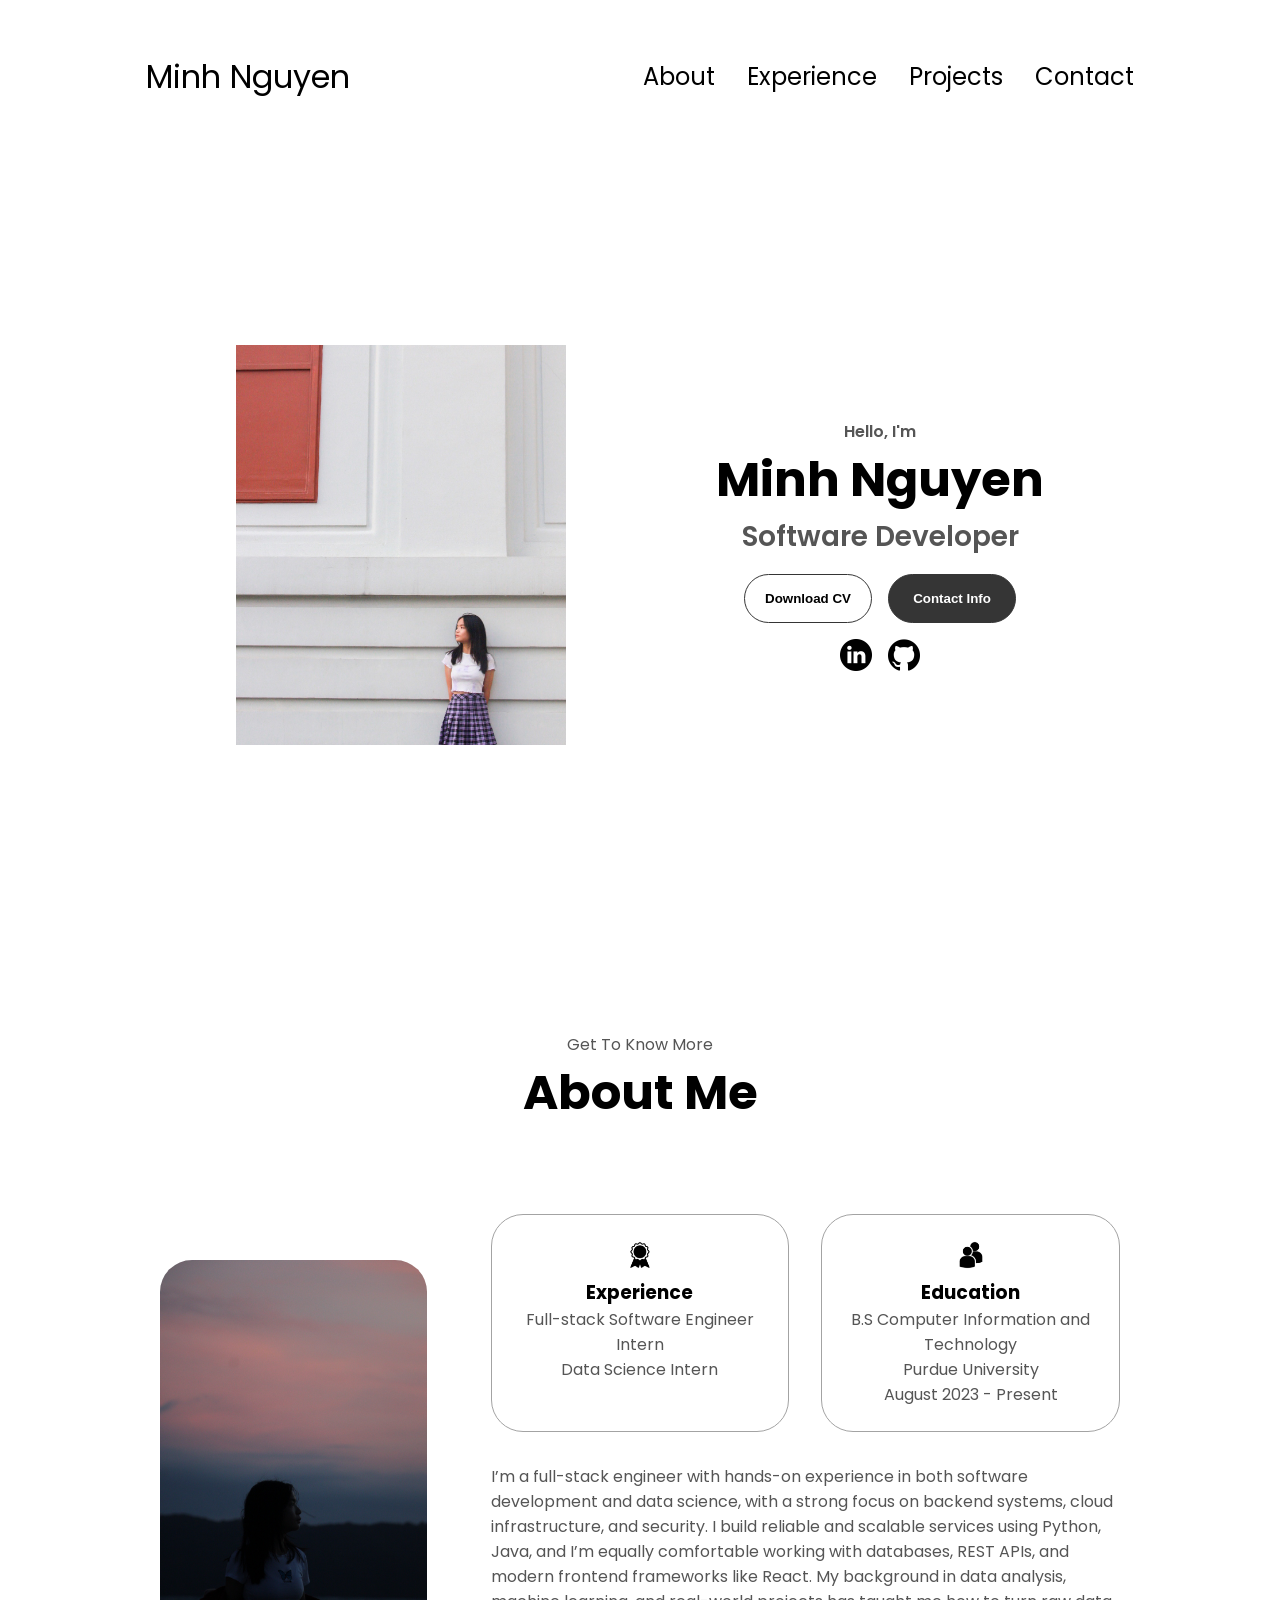
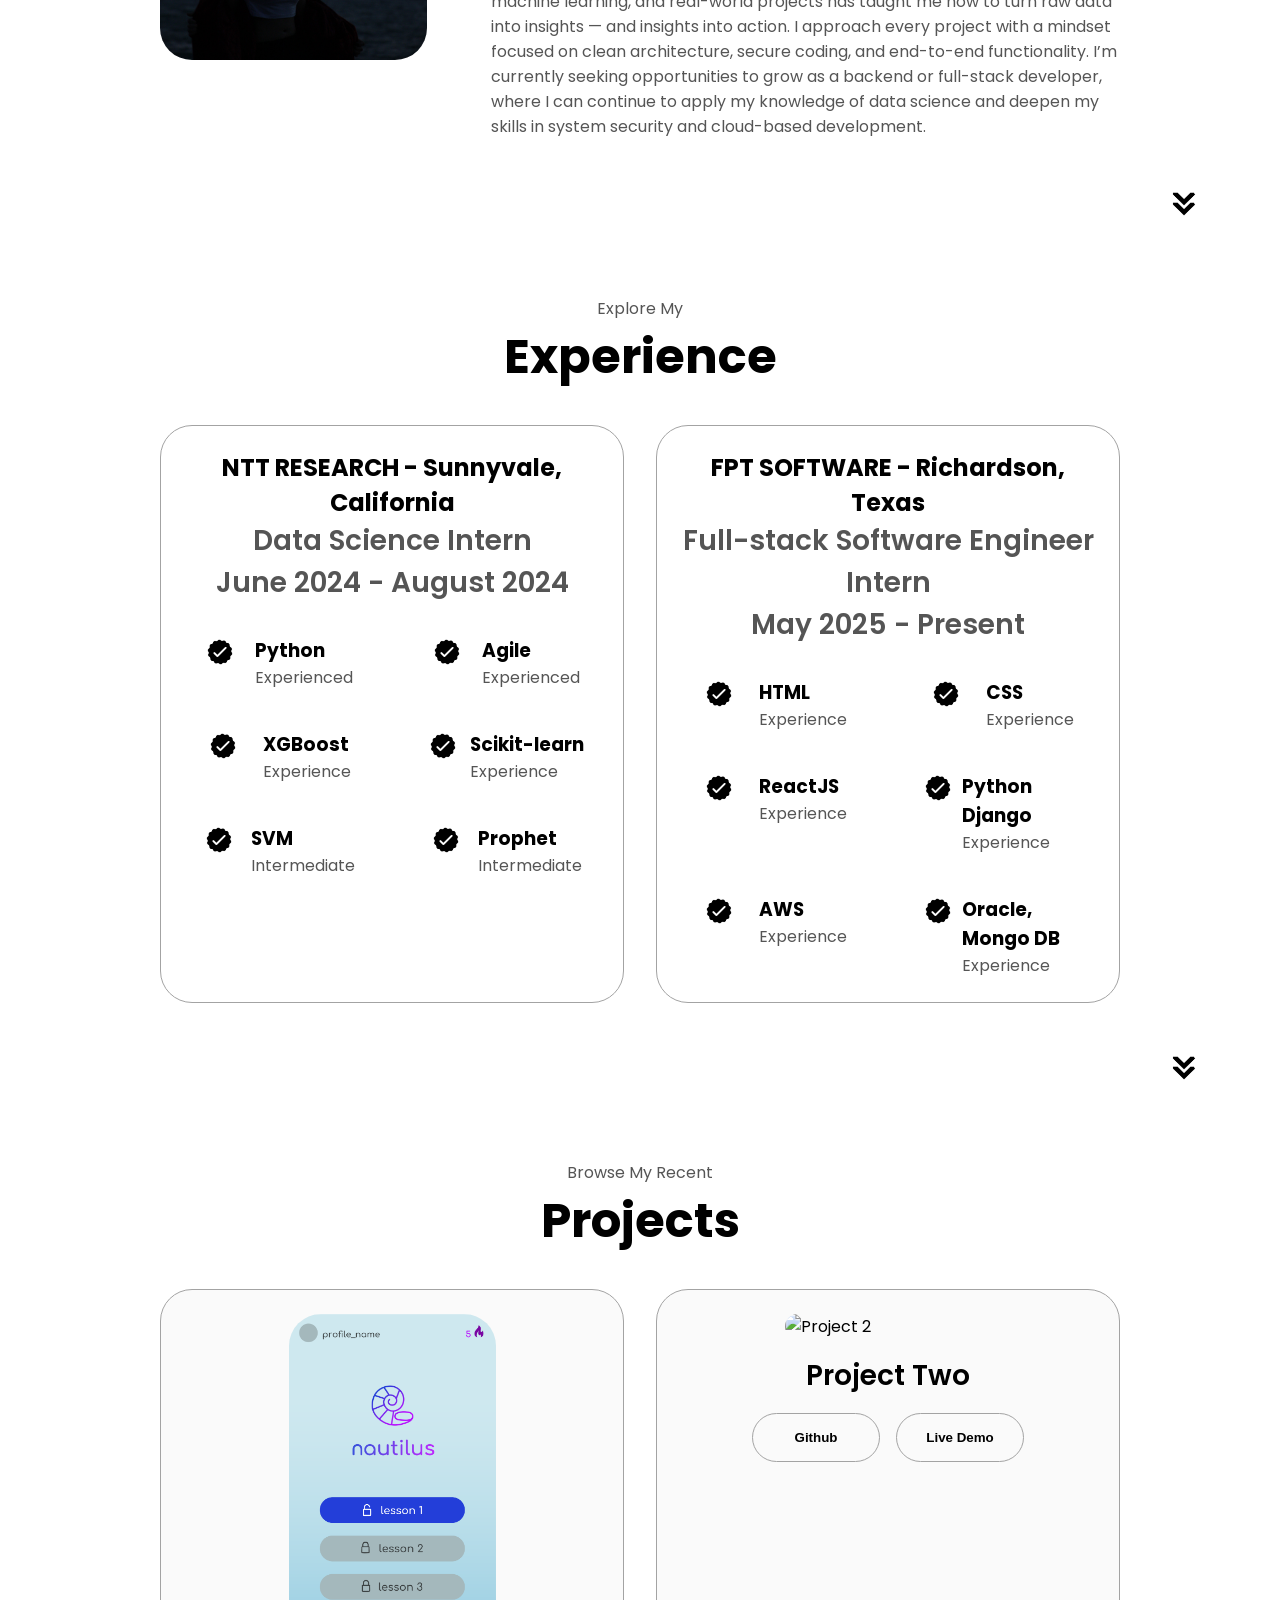
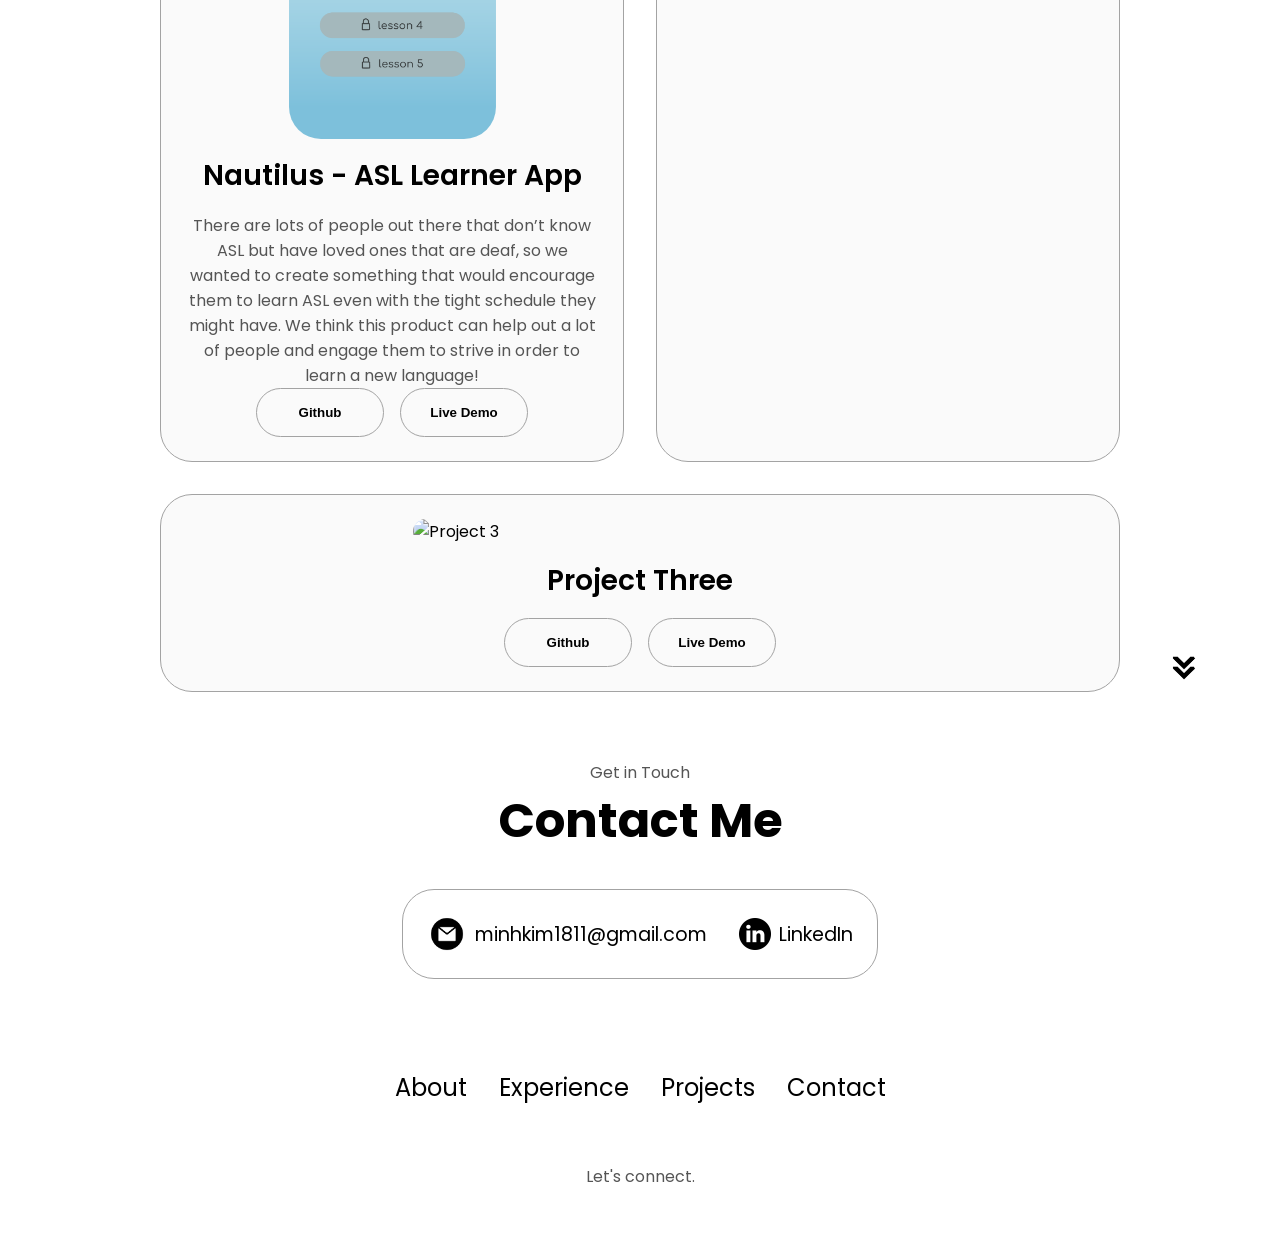
==== commit 5accb548: "fix the link and experience" ====
--- a/portfolio-main/index.html
+++ b/portfolio-main/index.html
@@ -100,7 +100,7 @@
                 class="icon"
               />
               <h3>Education</h3>
-              <p>B.S Computer Information and Technology<br />Purdue University</p>
+              <p>B.S Computer Information and Technology<br />Purdue University<br />August 2023 - Present</p>
             </div>
           </div>
           <div class="text-container">
@@ -127,11 +127,6 @@
           <div class="details-container">
             <h2>NTT RESEARCH - Sunnyvale, California</h2>
               <p class="experience-sub-title">Data Science Intern<br/>June 2024 - August 2024</p>
-                <div class="text-container">
-                  <p>Developed a machine learning (ML) time-series forecasting model using Python to analyze and predict energy consumption trends, achieving
-                  90% accuracy. Enhanced the efficiency and operational effectiveness of Internet of Things (IoT) sensor behavior to optimize energy use.
-                  </p>
-                </div>
             <div class="article-container">
               <article>
                 <img
@@ -203,7 +198,7 @@
           </div>
           <div class="details-container">
             <h2>FPT SOFTWARE - Richardson, Texas</h2>
-              <p class="experience-sub-title">Full-stack Software Engineering Intern<br/>May 2025 - Present</p>
+              <p class="experience-sub-title">Full-stack Software Engineer Intern<br/>May 2025 - Present</p>
                 <div class="text-container">
                   <p>
                   </p>
@@ -238,7 +233,7 @@
                   class="icon"
                 />
                 <div>
-                  <h3>React</h3>
+                  <h3>ReactJS</h3>
                   <p>Experience</p>
                 </div>
               </article>
@@ -412,4 +407,3 @@
   </body>
 </html>
 
-
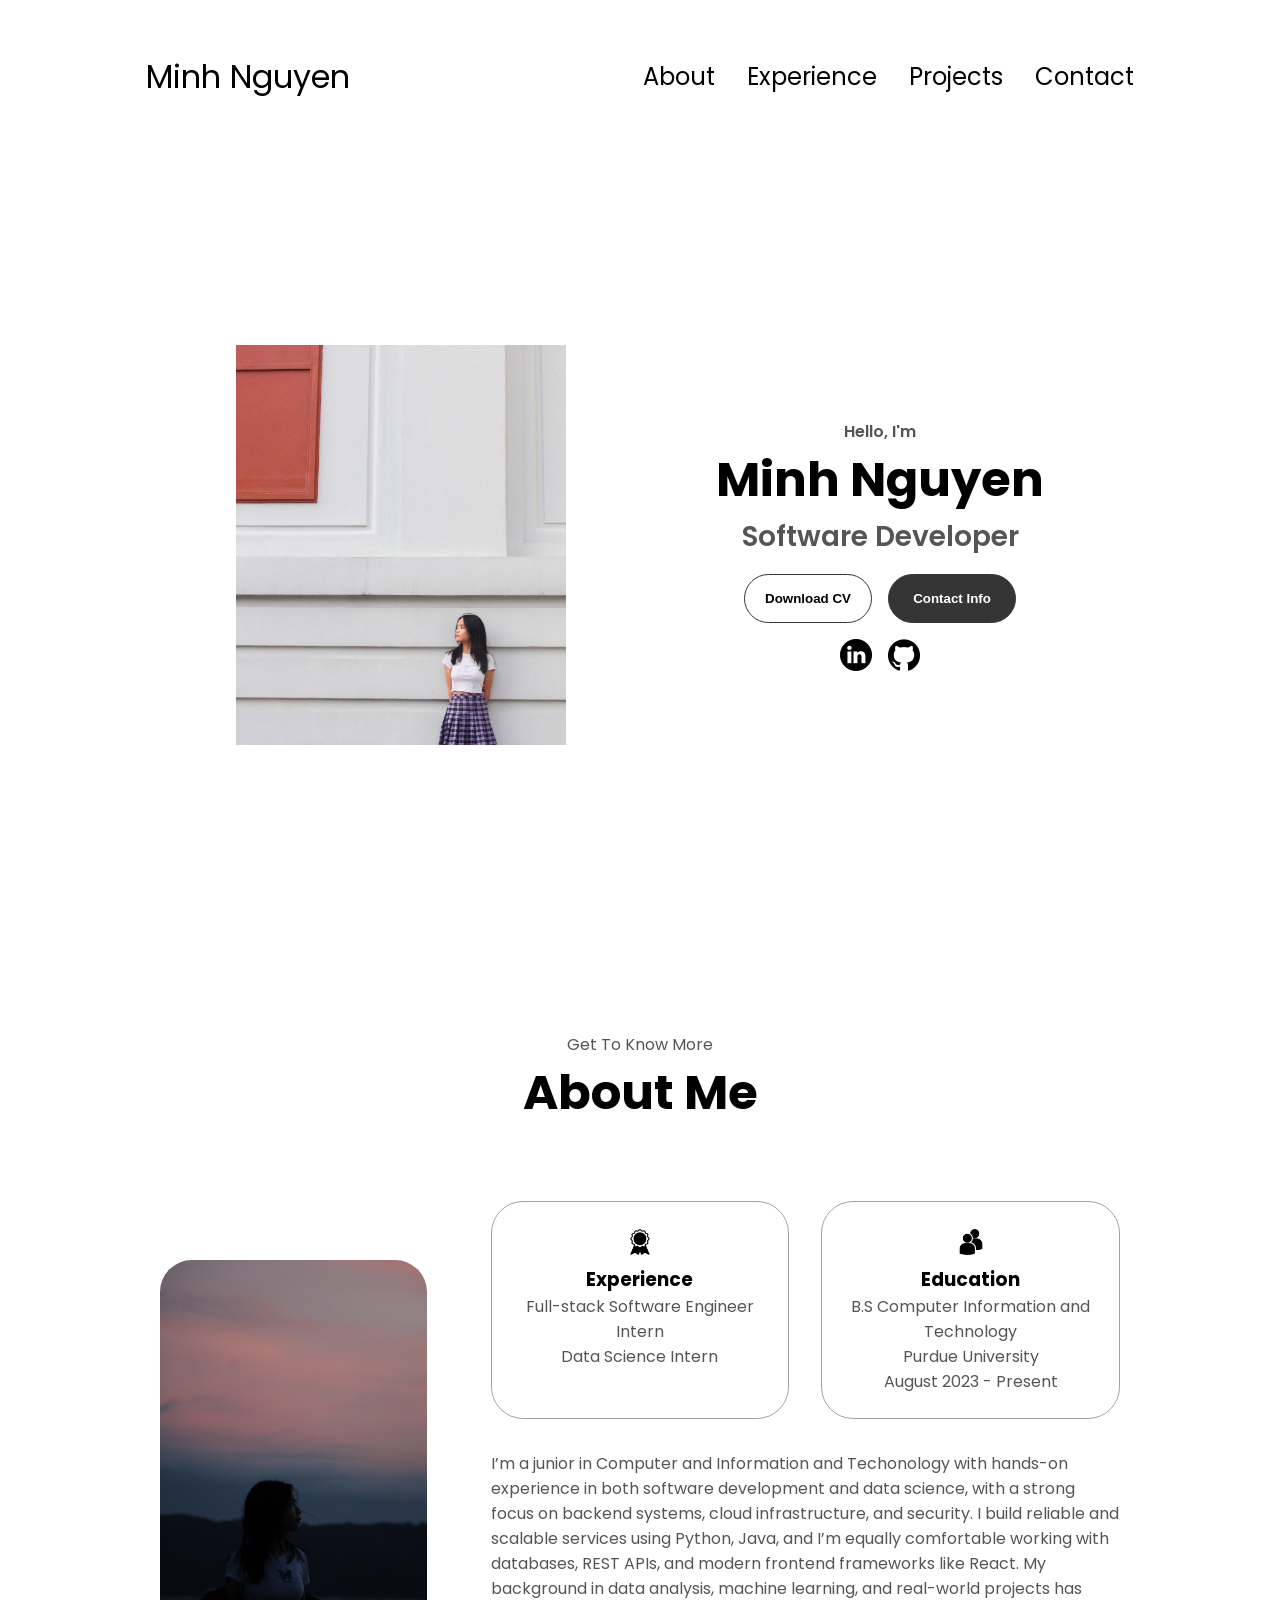
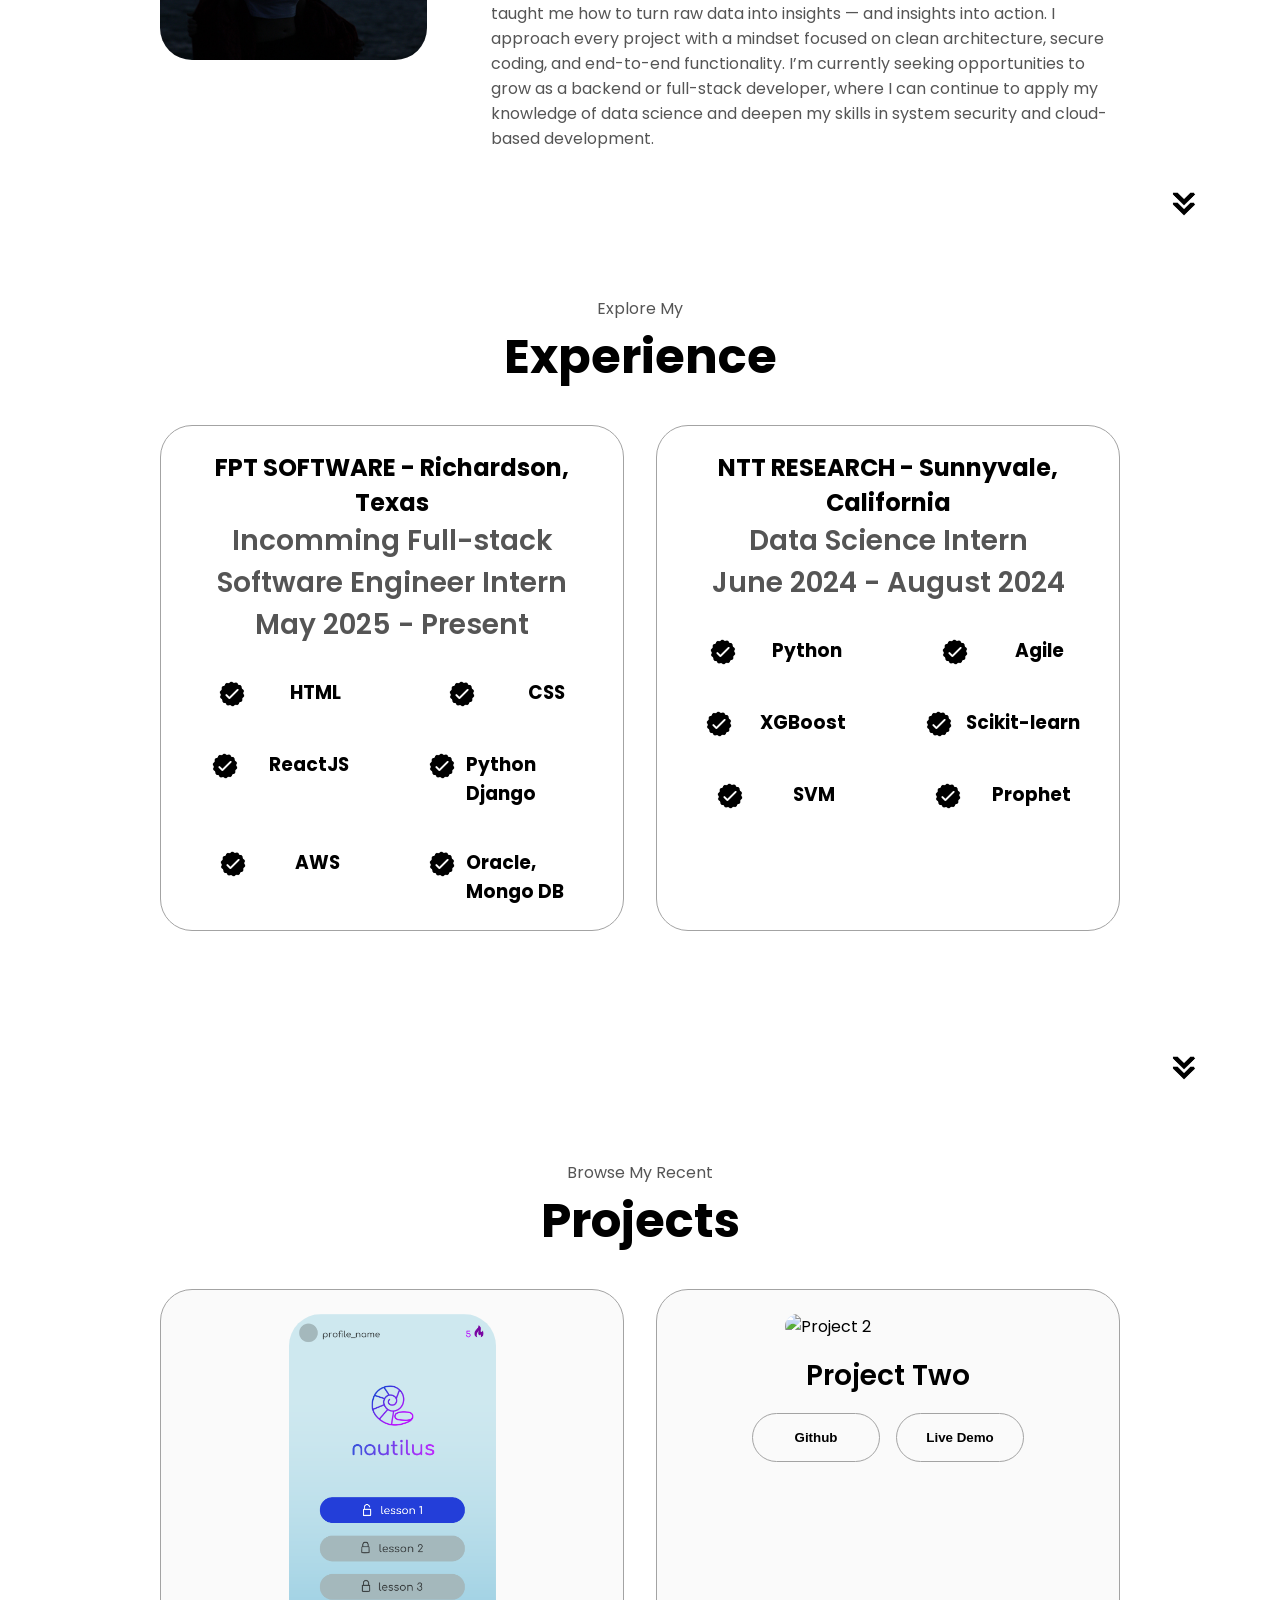
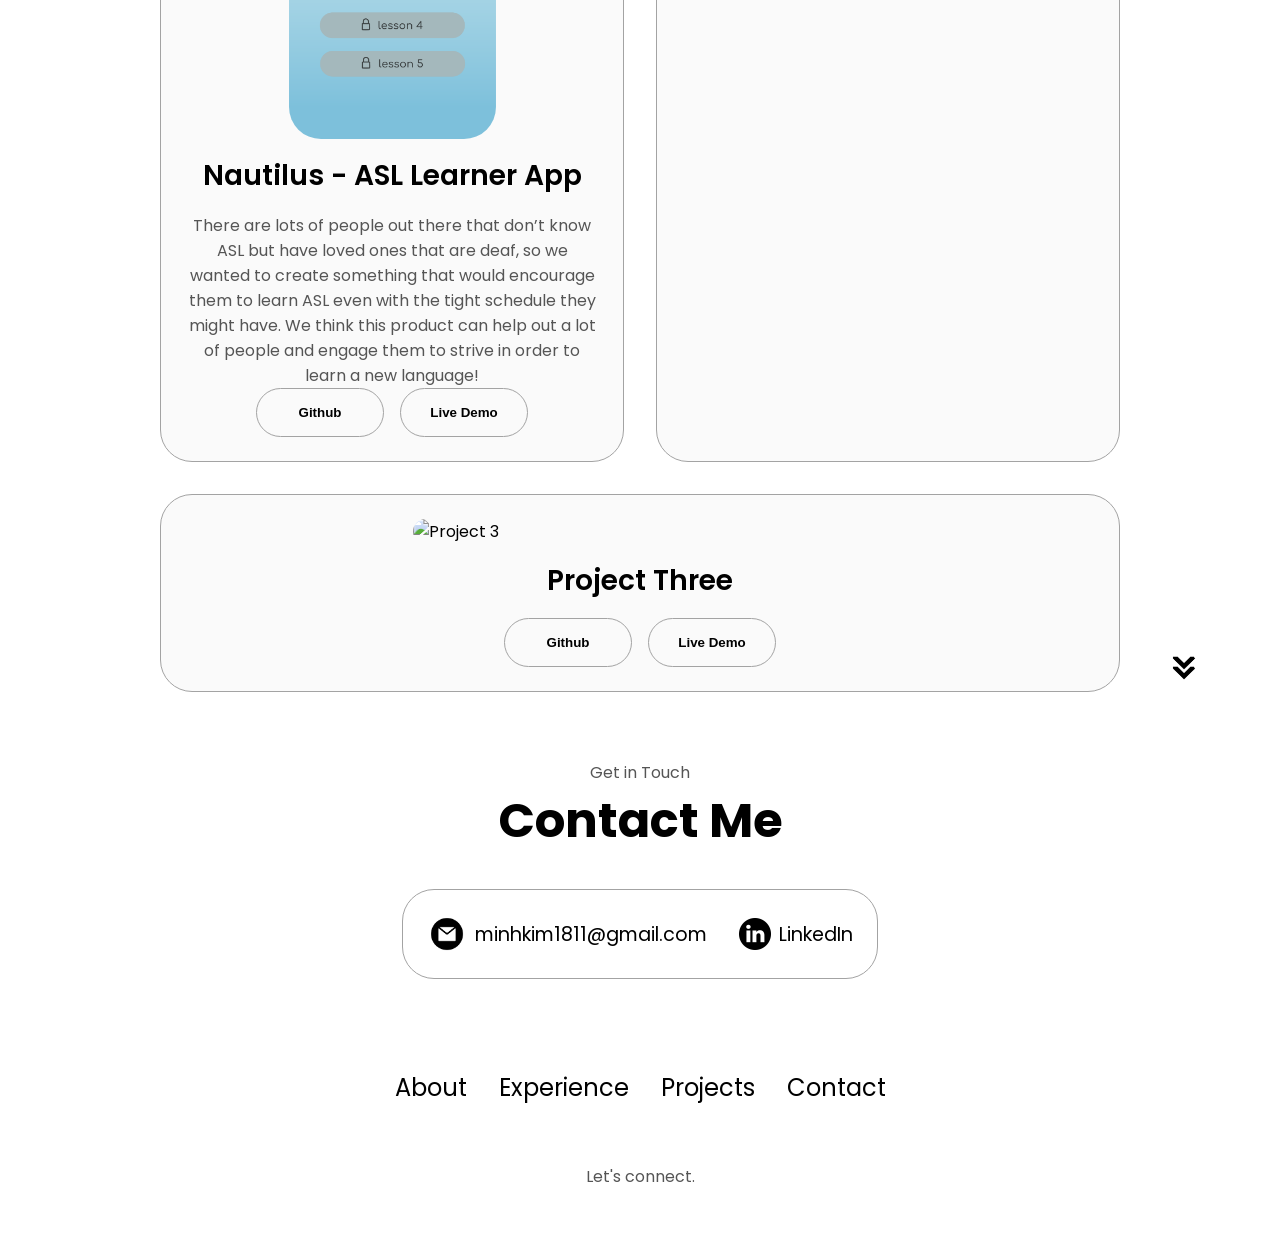
==== commit e0ffeec2: "Update index.html" ====
--- a/portfolio-main/index.html
+++ b/portfolio-main/index.html
@@ -4,7 +4,7 @@
     <meta charset="UTF-8" />
     <meta http-equiv="X-UA-Compatible" content="IE=edge" />
     <meta name="viewport" content="width=device-width, initial-scale=1.0" />
-    <title>My Portfolio</title>
+    <title>Minh Nguyen</title>
     <link rel="stylesheet" href="style.css" />
     <link rel="stylesheet" href="mediaqueries.css" />
   </head>
@@ -105,7 +105,7 @@
           </div>
           <div class="text-container">
             <p>
-              I’m a full-stack engineer with hands-on experience in both software development and data science, with a strong focus on backend systems, cloud infrastructure, and security. I build reliable and scalable services using Python, Java, and I’m equally comfortable working with databases, REST APIs, and modern frontend frameworks like React.
+              I’m a junior in Computer and Information and Techonology with hands-on experience in both software development and data science, with a strong focus on backend systems, cloud infrastructure, and security. I build reliable and scalable services using Python, Java, and I’m equally comfortable working with databases, REST APIs, and modern frontend frameworks like React.
               My background in data analysis, machine learning, and real-world projects has taught me how to turn raw data into insights — and insights into action. I approach every project with a mindset focused on clean architecture, secure coding, and end-to-end functionality.
               I’m currently seeking opportunities to grow as a backend or full-stack developer, where I can continue to apply my knowledge of data science and deepen my skills in system security and cloud-based development.
             </p>
@@ -123,7 +123,81 @@
       <p class="section__text__p1">Explore My</p>
       <h1 class="title">Experience</h1>
       <div class="experience-details-container">
+        
         <div class="about-containers">
+          <div class="details-container">
+            <h2>FPT SOFTWARE - Richardson, Texas</h2>
+              <p class="experience-sub-title">Incomming Full-stack Software Engineer Intern<br/>May 2025 - Present</p>
+                <div class="text-container"></div>
+            <div class="article-container">
+              <article>
+                <img
+                  src="./assets/checkmark.png"
+                  alt="Experience icon"
+                  class="icon"
+                />
+                <div>
+                  <h3>HTML</h3>
+                 
+                </div>
+              </article>
+              <article>
+                <img
+                  src="./assets/checkmark.png"
+                  alt="Experience icon"
+                  class="icon"
+                />
+                <div>
+                  <h3>CSS</h3>
+                  
+                </div>
+              </article>
+              <article>
+                <img
+                  src="./assets/checkmark.png"
+                  alt="Experience icon"
+                  class="icon"
+                />
+                <div>
+                  <h3>ReactJS</h3>
+                 
+                </div>
+              </article>
+              <article>
+                <img
+                  src="./assets/checkmark.png"
+                  alt="Experience icon"
+                  class="icon"
+                />
+                <div>
+                  <h3>Python Django</h3>
+                  
+                </div>
+              </article>
+              <article>
+                <img
+                  src="./assets/checkmark.png"
+                  alt="Experience icon"
+                  class="icon"
+                />
+                <div>
+                  <h3>AWS</h3>
+                  
+                </div>
+              </article>
+              <article>
+                <img
+                  src="./assets/checkmark.png"
+                  alt="Experience icon"
+                  class="icon"
+                />
+                <div>
+                  <h3>Oracle, Mongo DB</h3>
+                  
+                </div>
+              </article>
+            </div>
+          </div>
           <div class="details-container">
             <h2>NTT RESEARCH - Sunnyvale, California</h2>
               <p class="experience-sub-title">Data Science Intern<br/>June 2024 - August 2024</p>
@@ -136,7 +210,7 @@
                 />
                 <div>
                   <h3>Python</h3>
-                  <p>Experienced</p>
+                  
                 </div>
               </article>
               <article>
@@ -147,7 +221,7 @@
                 />
                 <div>
                   <h3>Agile</h3>
-                  <p>Experienced</p>
+                  
                 </div>
               </article>
               <article>
@@ -158,7 +232,7 @@
                 />
                 <div>
                   <h3>XGBoost</h3>
-                  <p>Experience</p>
+                  
                 </div>
               </article>
               <article>
@@ -169,7 +243,7 @@
                 />
                 <div>
                   <h3>Scikit-learn</h3>
-                  <p>Experience</p>
+                  
                 </div>
               </article>
               <article>
@@ -180,7 +254,7 @@
                 />
                 <div>
                   <h3>SVM</h3>
-                  <p>Intermediate</p>
+                  
                 </div>
               </article>
               <article>
@@ -191,87 +265,13 @@
                 />
                 <div>
                   <h3>Prophet</h3>
-                  <p>Intermediate</p>
-                </div>
-              </article>
-            </div>
-          </div>
-          <div class="details-container">
-            <h2>FPT SOFTWARE - Richardson, Texas</h2>
-              <p class="experience-sub-title">Full-stack Software Engineer Intern<br/>May 2025 - Present</p>
-                <div class="text-container">
-                  <p>
-                  </p>
-                </div>
-            <div class="article-container">
-              <article>
-                <img
-                  src="./assets/checkmark.png"
-                  alt="Experience icon"
-                  class="icon"
-                />
-                <div>
-                  <h3>HTML</h3>
-                  <p>Experience</p>
-                </div>
-              </article>
-              <article>
-                <img
-                  src="./assets/checkmark.png"
-                  alt="Experience icon"
-                  class="icon"
-                />
-                <div>
-                  <h3>CSS</h3>
-                  <p>Experience</p>
-                </div>
-              </article>
-              <article>
-                <img
-                  src="./assets/checkmark.png"
-                  alt="Experience icon"
-                  class="icon"
-                />
-                <div>
-                  <h3>ReactJS</h3>
-                  <p>Experience</p>
-                </div>
-              </article>
-              <article>
-                <img
-                  src="./assets/checkmark.png"
-                  alt="Experience icon"
-                  class="icon"
-                />
-                <div>
-                  <h3>Python Django</h3>
-                  <p>Experience</p>
-                </div>
-              </article>
-              <article>
-                <img
-                  src="./assets/checkmark.png"
-                  alt="Experience icon"
-                  class="icon"
-                />
-                <div>
-                  <h3>AWS</h3>
-                  <p>Experience</p>
-                </div>
-              </article>
-              <article>
-                <img
-                  src="./assets/checkmark.png"
-                  alt="Experience icon"
-                  class="icon"
-                />
-                <div>
-                  <h3>Oracle, Mongo DB</h3>
-                  <p>Experience</p>
-                </div>
-              </article>
-            </div>
-          </div>
+                 
+                </div>
+              </article>
+            </div>
+          </div>
+
+          
         </div>
       </div>
       <img
@@ -406,4 +406,3 @@
     <script src="script.js"></script>
   </body>
 </html>
-
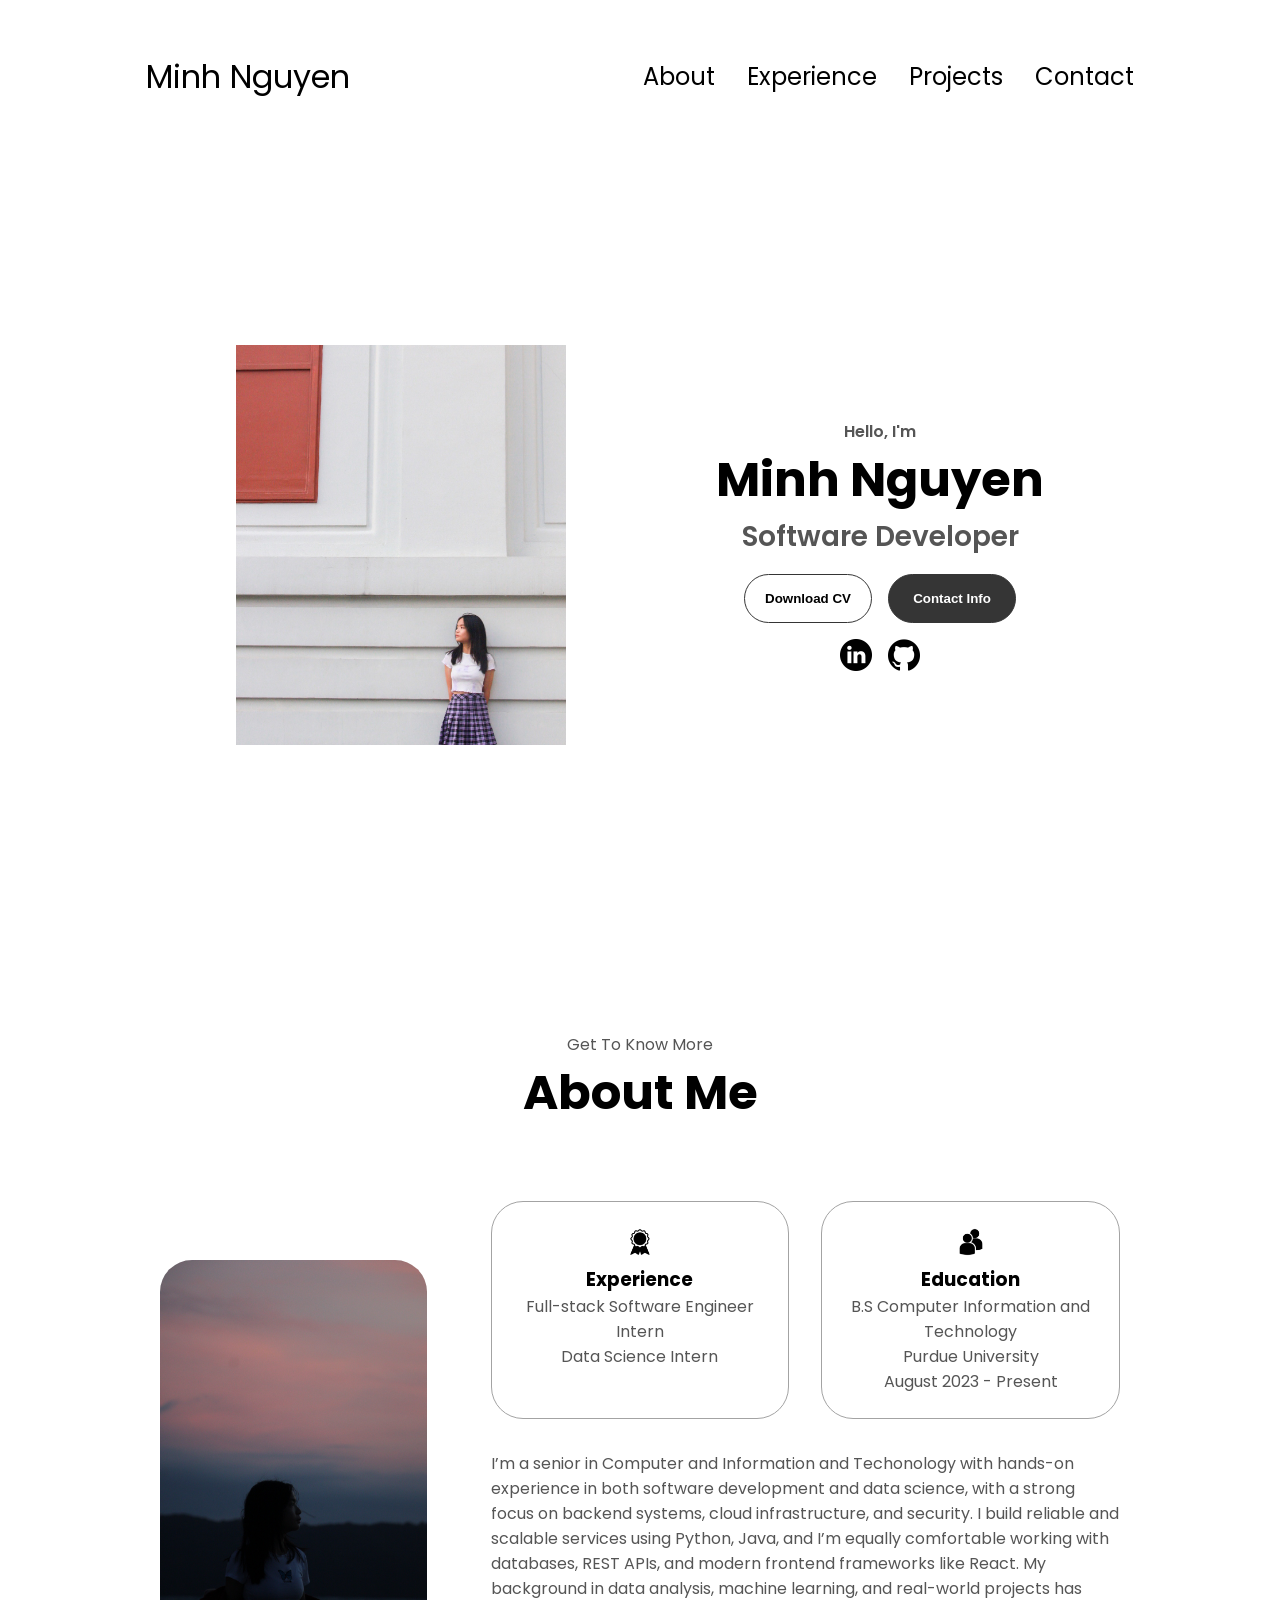
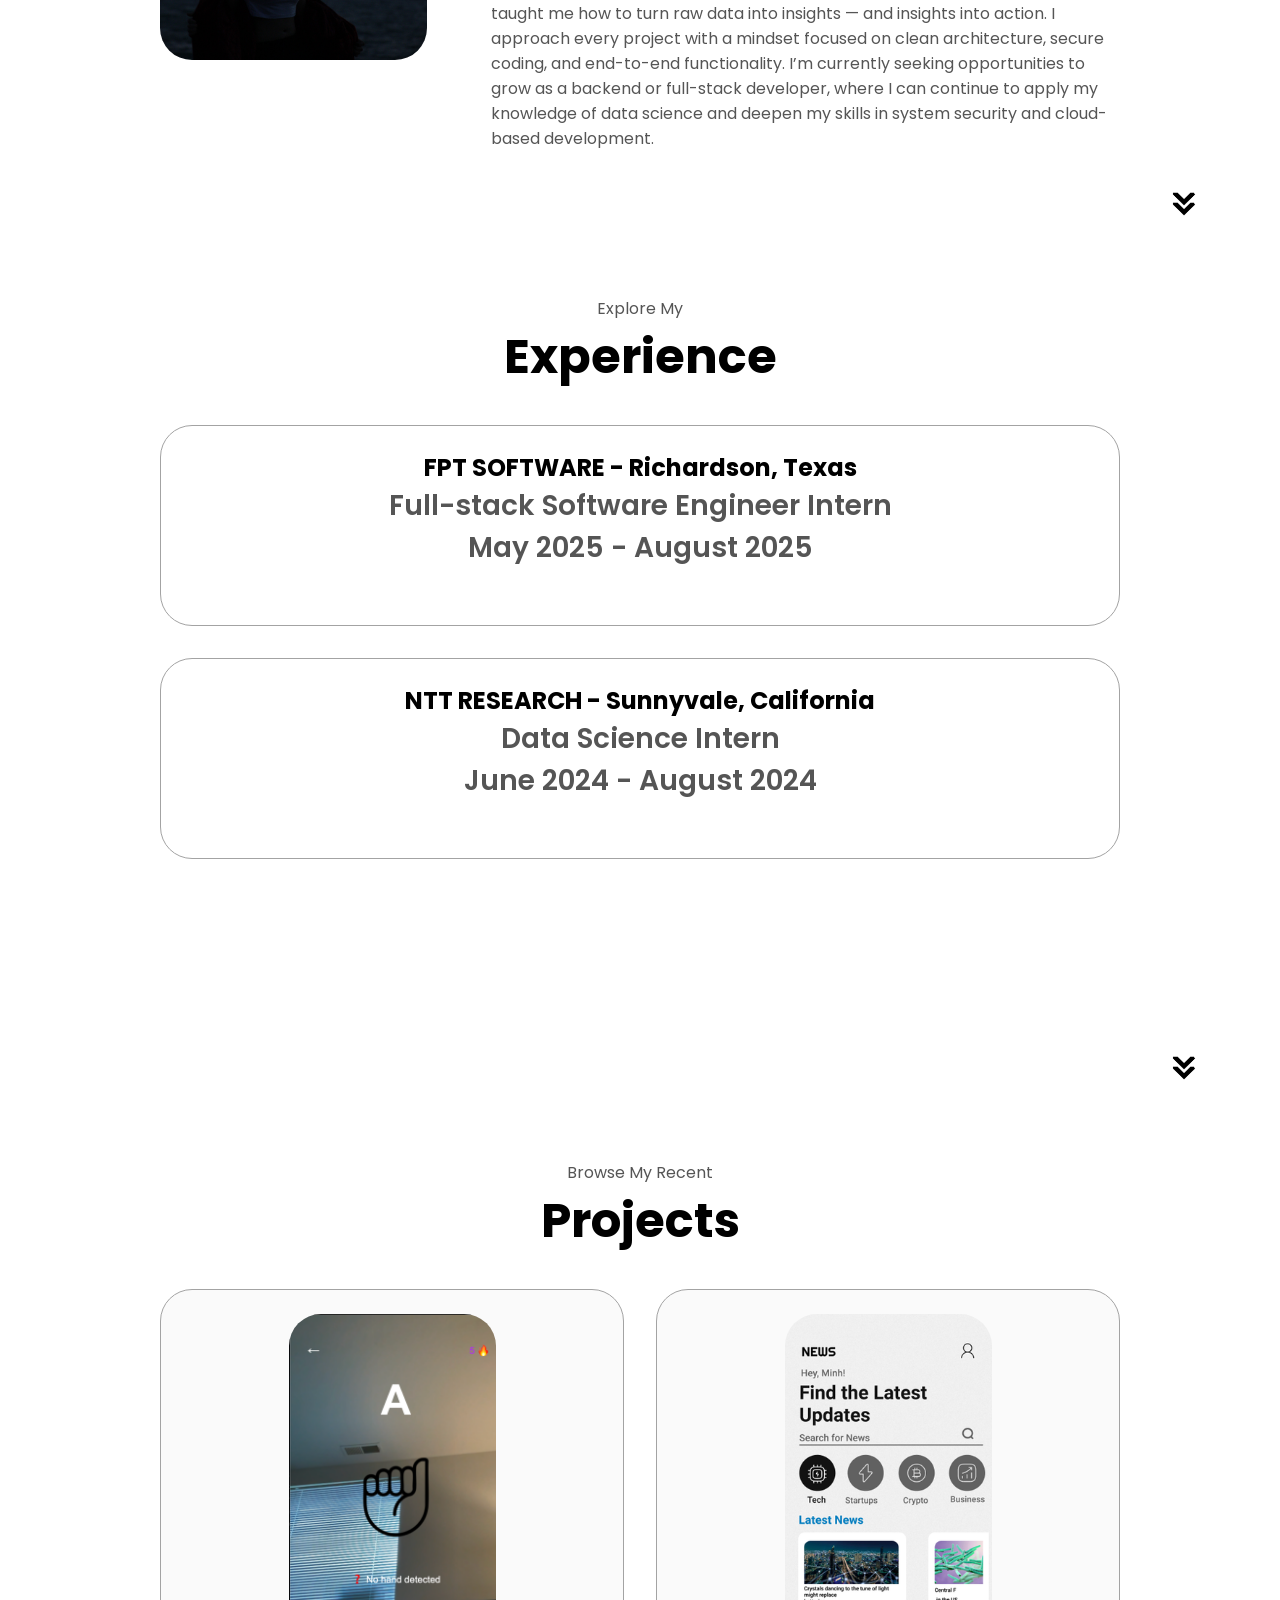
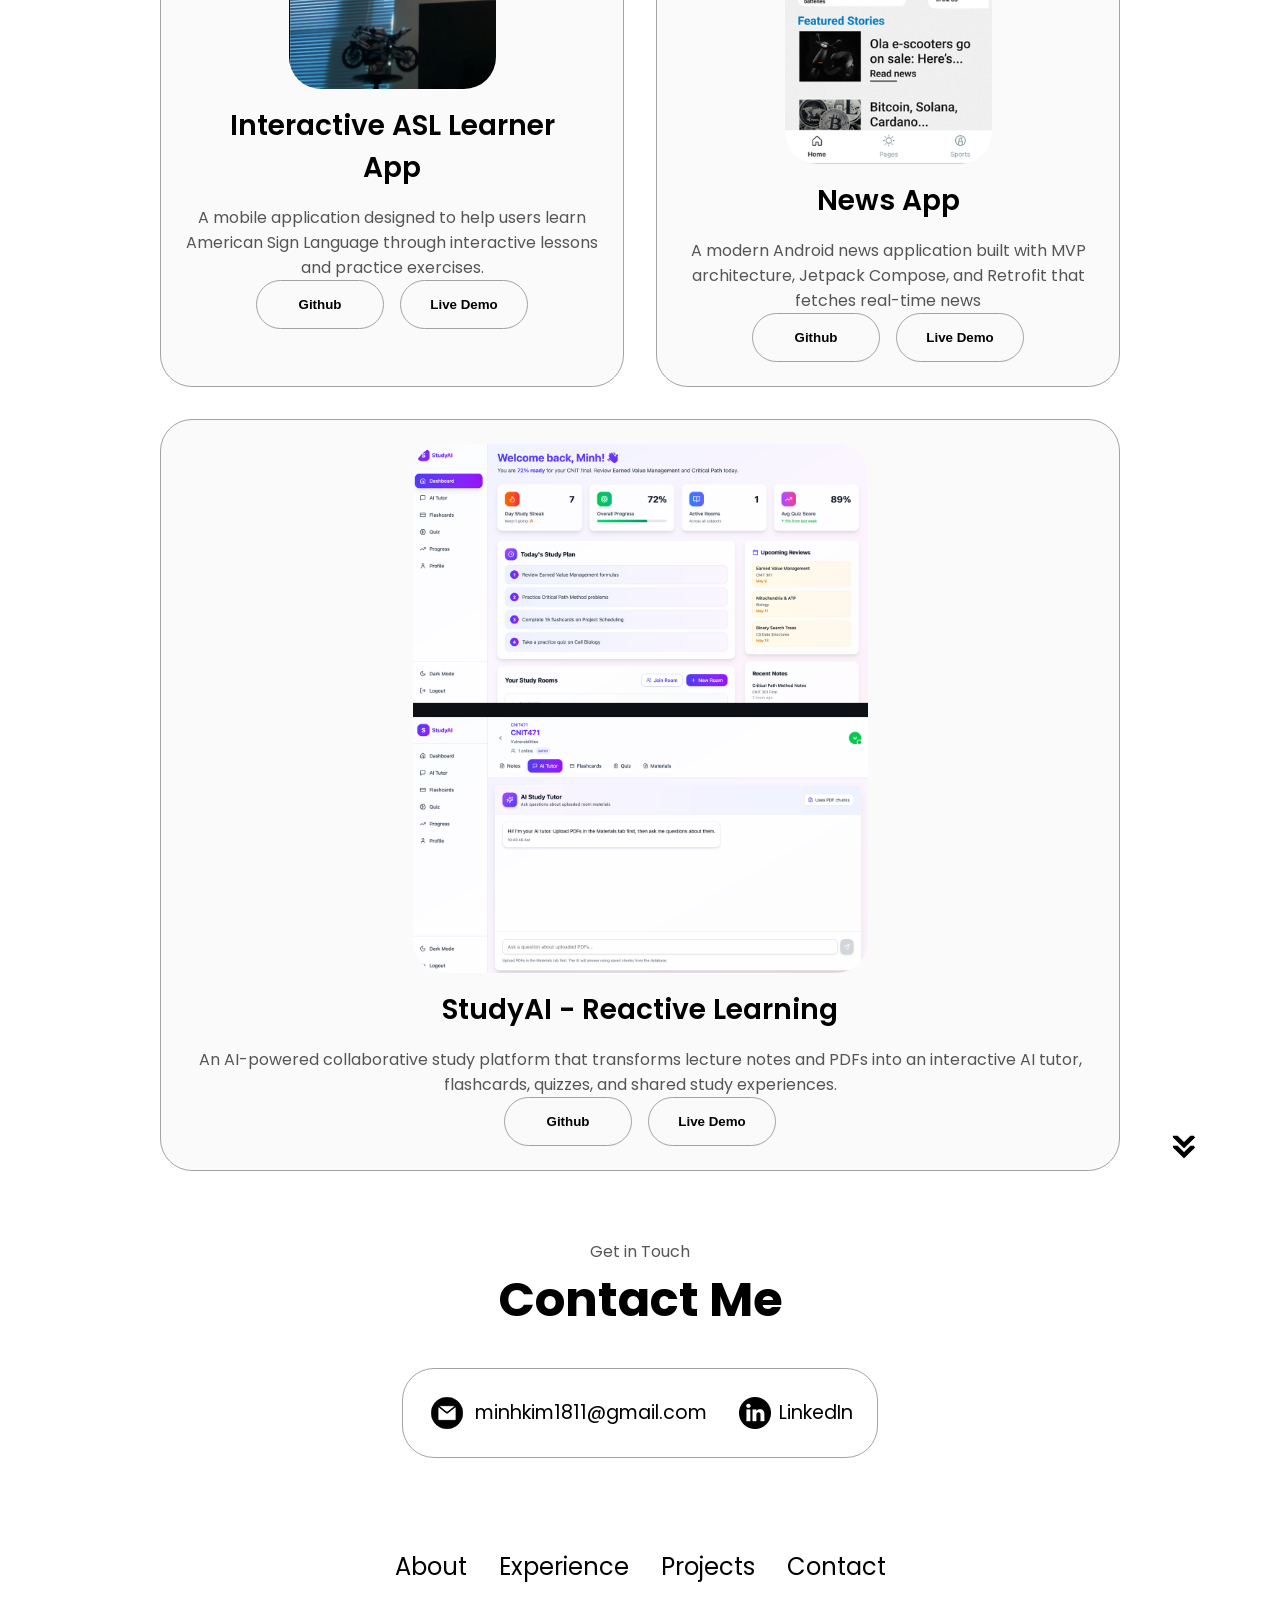
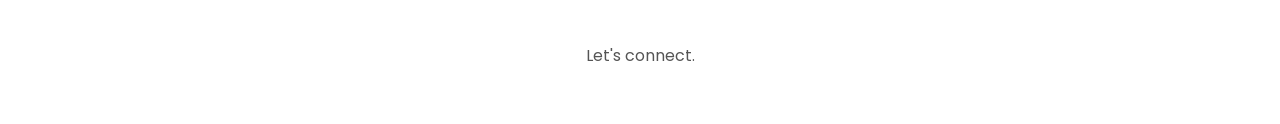
==== commit bcf3b61e: "update portfolio" ====
--- a/portfolio-main/index.html
+++ b/portfolio-main/index.html
@@ -105,7 +105,7 @@
           </div>
           <div class="text-container">
             <p>
-              I’m a junior in Computer and Information and Techonology with hands-on experience in both software development and data science, with a strong focus on backend systems, cloud infrastructure, and security. I build reliable and scalable services using Python, Java, and I’m equally comfortable working with databases, REST APIs, and modern frontend frameworks like React.
+              I’m a senior in Computer and Information and Techonology with hands-on experience in both software development and data science, with a strong focus on backend systems, cloud infrastructure, and security. I build reliable and scalable services using Python, Java, and I’m equally comfortable working with databases, REST APIs, and modern frontend frameworks like React.
               My background in data analysis, machine learning, and real-world projects has taught me how to turn raw data into insights — and insights into action. I approach every project with a mindset focused on clean architecture, secure coding, and end-to-end functionality.
               I’m currently seeking opportunities to grow as a backend or full-stack developer, where I can continue to apply my knowledge of data science and deepen my skills in system security and cloud-based development.
             </p>
@@ -127,148 +127,14 @@
         <div class="about-containers">
           <div class="details-container">
             <h2>FPT SOFTWARE - Richardson, Texas</h2>
-              <p class="experience-sub-title">Incomming Full-stack Software Engineer Intern<br/>May 2025 - Present</p>
+              <p class="experience-sub-title">Full-stack Software Engineer Intern<br/>May 2025 - August 2025</p>
                 <div class="text-container"></div>
-            <div class="article-container">
-              <article>
-                <img
-                  src="./assets/checkmark.png"
-                  alt="Experience icon"
-                  class="icon"
-                />
-                <div>
-                  <h3>HTML</h3>
-                 
-                </div>
-              </article>
-              <article>
-                <img
-                  src="./assets/checkmark.png"
-                  alt="Experience icon"
-                  class="icon"
-                />
-                <div>
-                  <h3>CSS</h3>
-                  
-                </div>
-              </article>
-              <article>
-                <img
-                  src="./assets/checkmark.png"
-                  alt="Experience icon"
-                  class="icon"
-                />
-                <div>
-                  <h3>ReactJS</h3>
-                 
-                </div>
-              </article>
-              <article>
-                <img
-                  src="./assets/checkmark.png"
-                  alt="Experience icon"
-                  class="icon"
-                />
-                <div>
-                  <h3>Python Django</h3>
-                  
-                </div>
-              </article>
-              <article>
-                <img
-                  src="./assets/checkmark.png"
-                  alt="Experience icon"
-                  class="icon"
-                />
-                <div>
-                  <h3>AWS</h3>
-                  
-                </div>
-              </article>
-              <article>
-                <img
-                  src="./assets/checkmark.png"
-                  alt="Experience icon"
-                  class="icon"
-                />
-                <div>
-                  <h3>Oracle, Mongo DB</h3>
-                  
-                </div>
-              </article>
             </div>
           </div>
           <div class="details-container">
             <h2>NTT RESEARCH - Sunnyvale, California</h2>
               <p class="experience-sub-title">Data Science Intern<br/>June 2024 - August 2024</p>
-            <div class="article-container">
-              <article>
-                <img
-                  src="./assets/checkmark.png"
-                  alt="Experience icon"
-                  class="icon"
-                />
-                <div>
-                  <h3>Python</h3>
-                  
-                </div>
-              </article>
-              <article>
-                <img
-                  src="./assets/checkmark.png"
-                  alt="Experience icon"
-                  class="icon"
-                />
-                <div>
-                  <h3>Agile</h3>
-                  
-                </div>
-              </article>
-              <article>
-                <img
-                  src="./assets/checkmark.png"
-                  alt="Experience icon"
-                  class="icon"
-                />
-                <div>
-                  <h3>XGBoost</h3>
-                  
-                </div>
-              </article>
-              <article>
-                <img
-                  src="./assets/checkmark.png"
-                  alt="Experience icon"
-                  class="icon"
-                />
-                <div>
-                  <h3>Scikit-learn</h3>
-                  
-                </div>
-              </article>
-              <article>
-                <img
-                  src="./assets/checkmark.png"
-                  alt="Experience icon"
-                  class="icon"
-                />
-                <div>
-                  <h3>SVM</h3>
-                  
-                </div>
-              </article>
-              <article>
-                <img
-                  src="./assets/checkmark.png"
-                  alt="Experience icon"
-                  class="icon"
-                />
-                <div>
-                  <h3>Prophet</h3>
-                 
-                </div>
-              </article>
-            </div>
+            
           </div>
 
           
@@ -294,12 +160,12 @@
                 class="project-img"
               />
             </div>
-            <h2 class="experience-sub-title project-title">Nautilus - ASL Learner App</h2>
-            <p>There are lots of people out there that don’t know ASL but have loved ones that are deaf, so we wanted to create something that would encourage them to learn ASL even with the tight schedule they might have. We think this product can help out a lot of people and engage them to strive in order to learn a new language!</p>
+            <h2 class="experience-sub-title project-title">Interactive ASL Learner App</h2>
+            <p>A mobile application designed to help users learn American Sign Language through interactive lessons and practice exercises.</p>
             <div class="btn-container">
               <button
                 class="btn btn-color-2 project-btn"
-                onclick="location.href='https://github.com/bmanwell15/asl-learner'"
+                onclick="location.href='https://github.com/minhnguyen18/ASL-Learner'"
               >
                 Github
               </button>
@@ -319,11 +185,14 @@
                 class="project-img"
               />
             </div>
-            <h2 class="experience-sub-title project-title">Project Two</h2>
+            <h2 class="experience-sub-title project-title">News App</h2>
+            <p>A modern Android news application built with MVP architecture, Jetpack Compose, and Retrofit that fetches real-time news
+              
+            </p>
             <div class="btn-container">
               <button
                 class="btn btn-color-2 project-btn"
-                onclick="location.href='https://github.com/'"
+                onclick="location.href='https://github.com/minhnguyen18/News'"
               >
                 Github
               </button>
@@ -343,11 +212,12 @@
                 class="project-img"
               />
             </div>
-            <h2 class="experience-sub-title project-title">Project Three</h2>
+            <h2 class="experience-sub-title project-title">StudyAI - Reactive Learning</h2>
+            <p>An AI-powered collaborative study platform that transforms lecture notes and PDFs into an interactive AI tutor, flashcards, quizzes, and shared study experiences.</p>
             <div class="btn-container">
               <button
                 class="btn btn-color-2 project-btn"
-                onclick="location.href='https://github.com/'"
+                onclick="location.href='https://github.com/minhnguyen18/ReactiveLearning'"
               >
                 Github
               </button>
